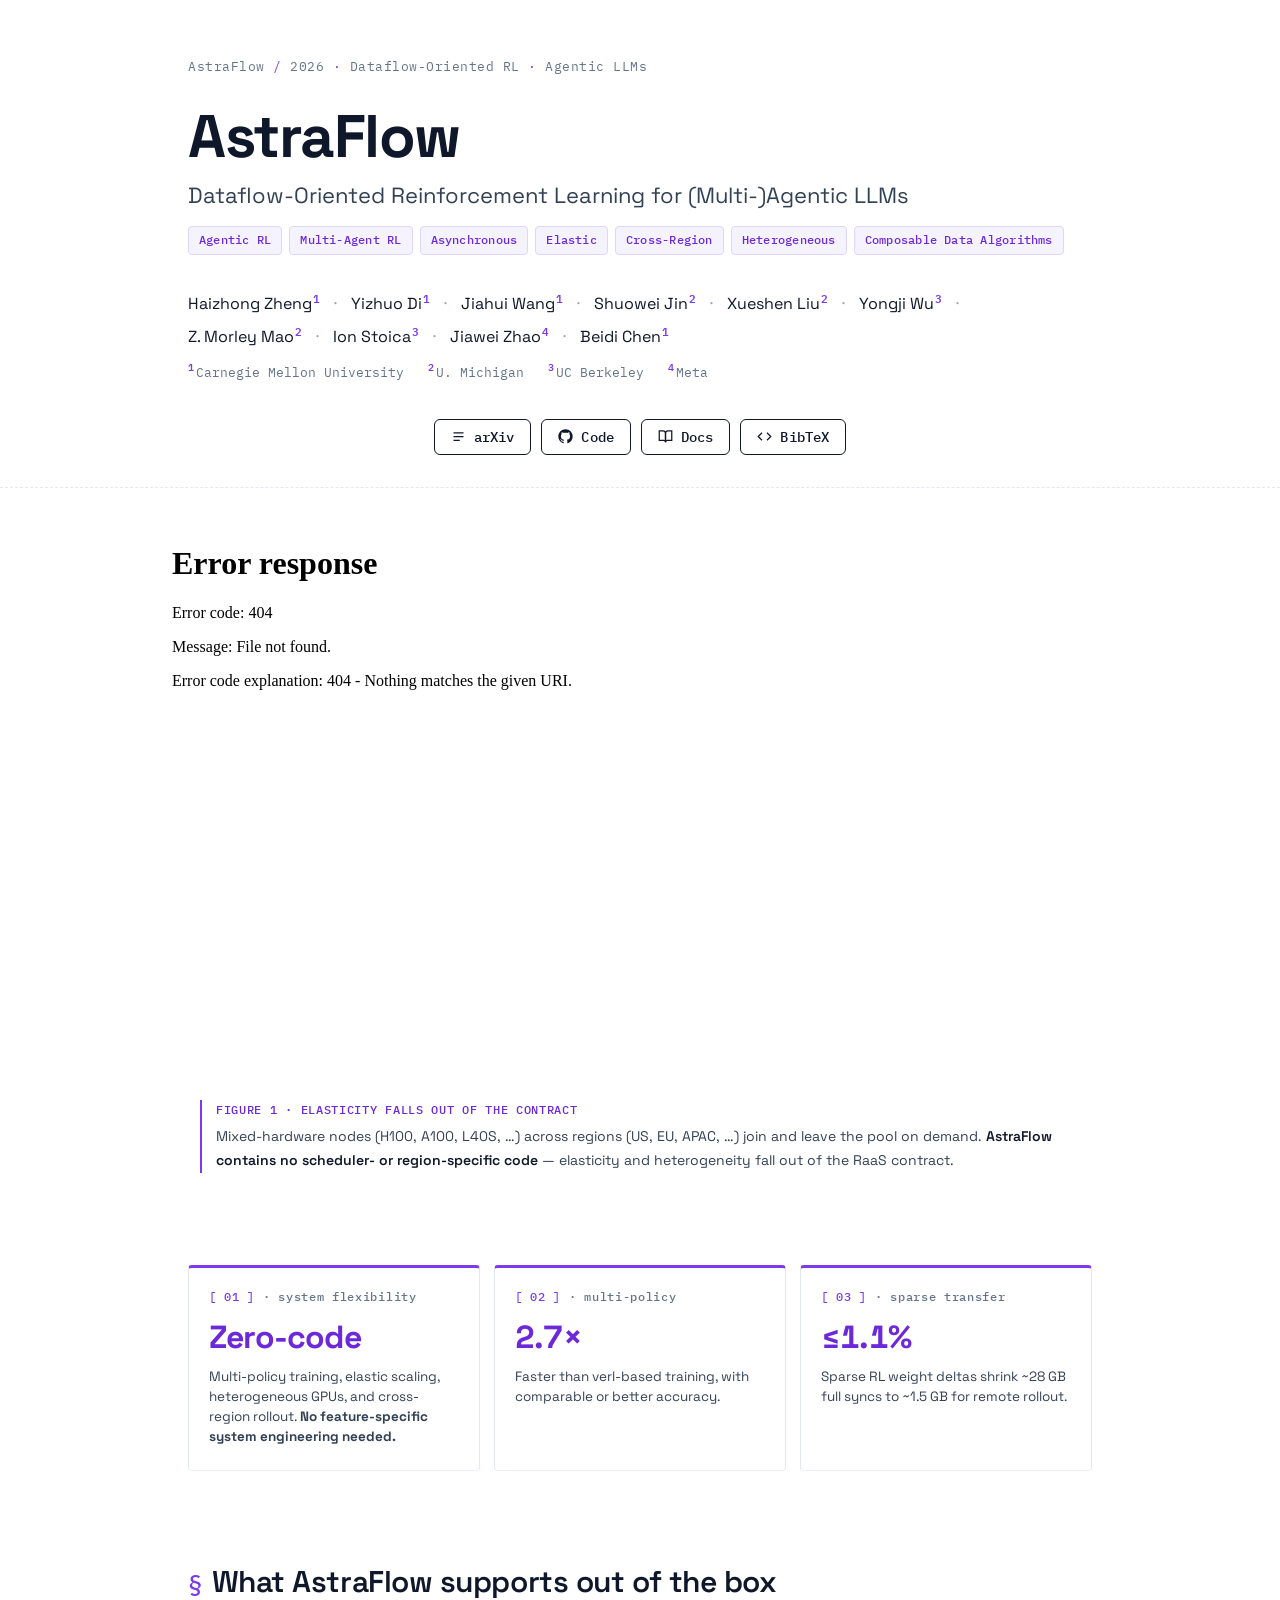
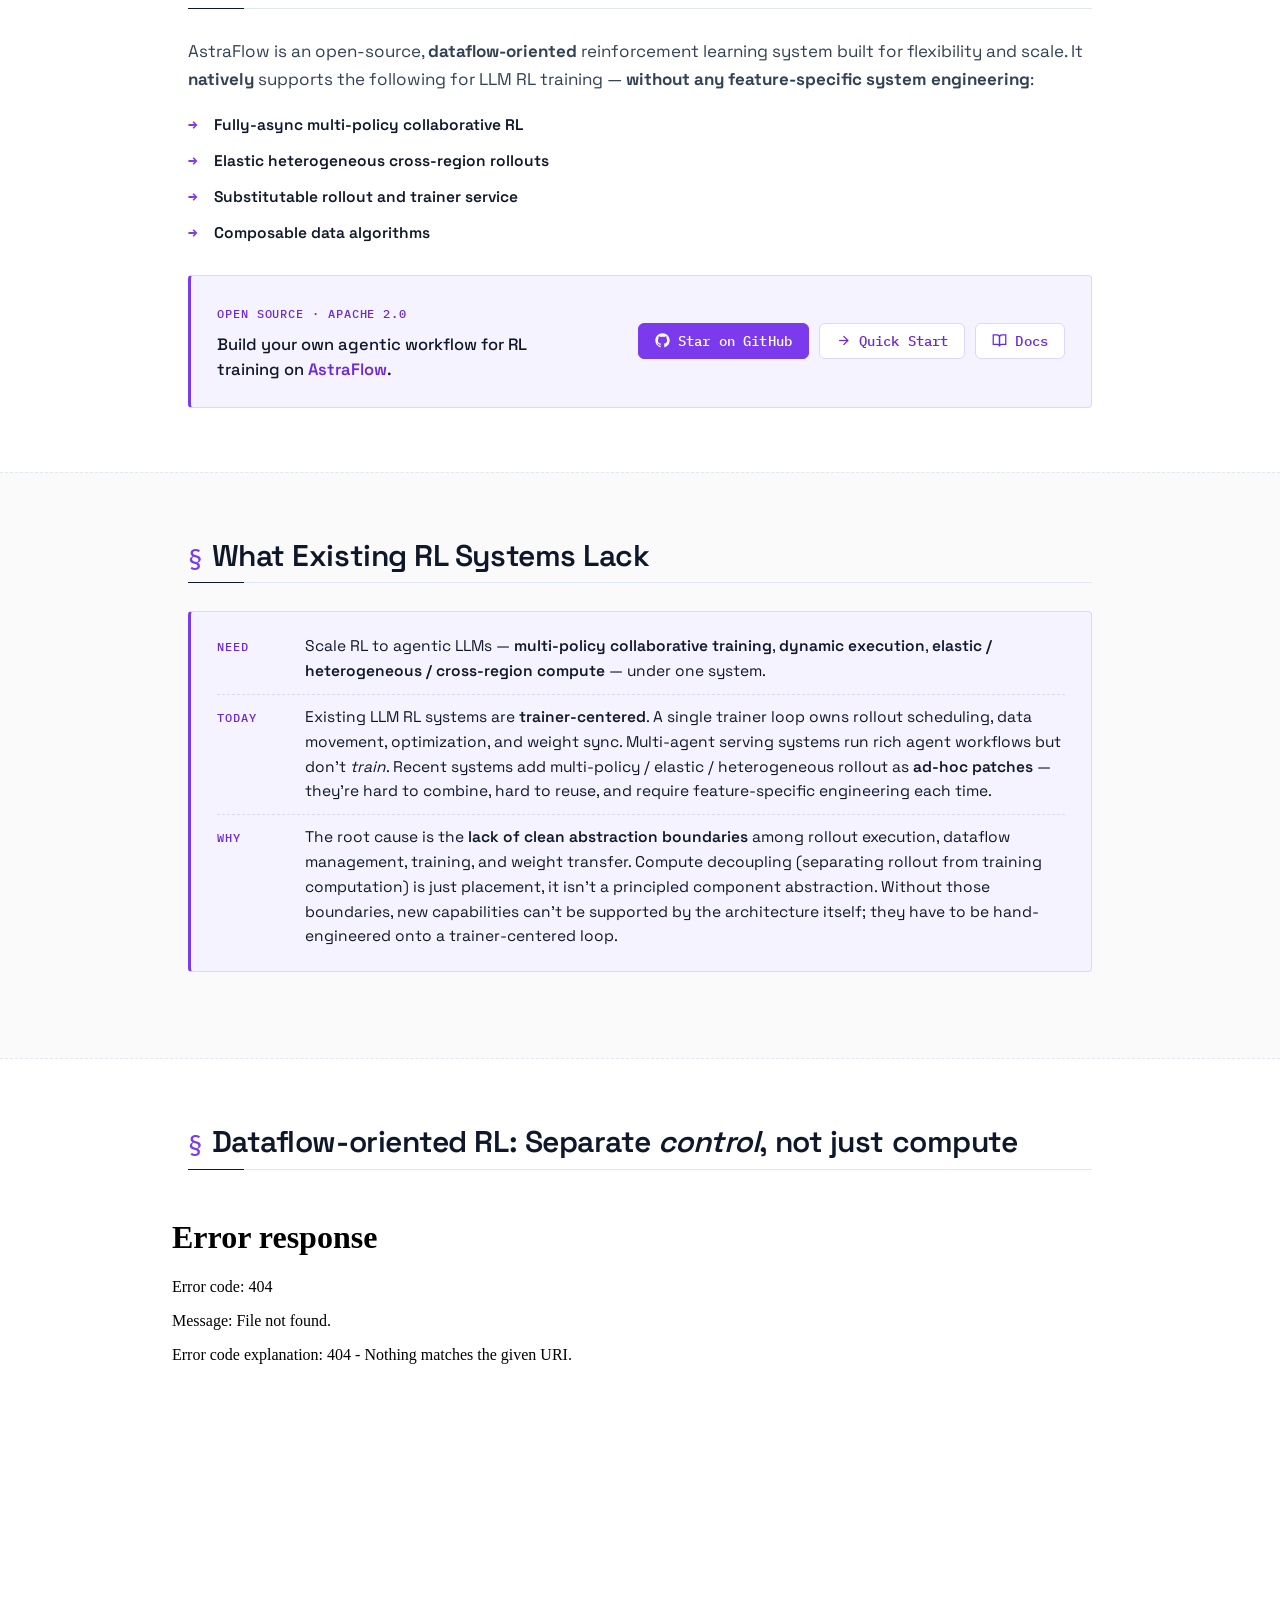
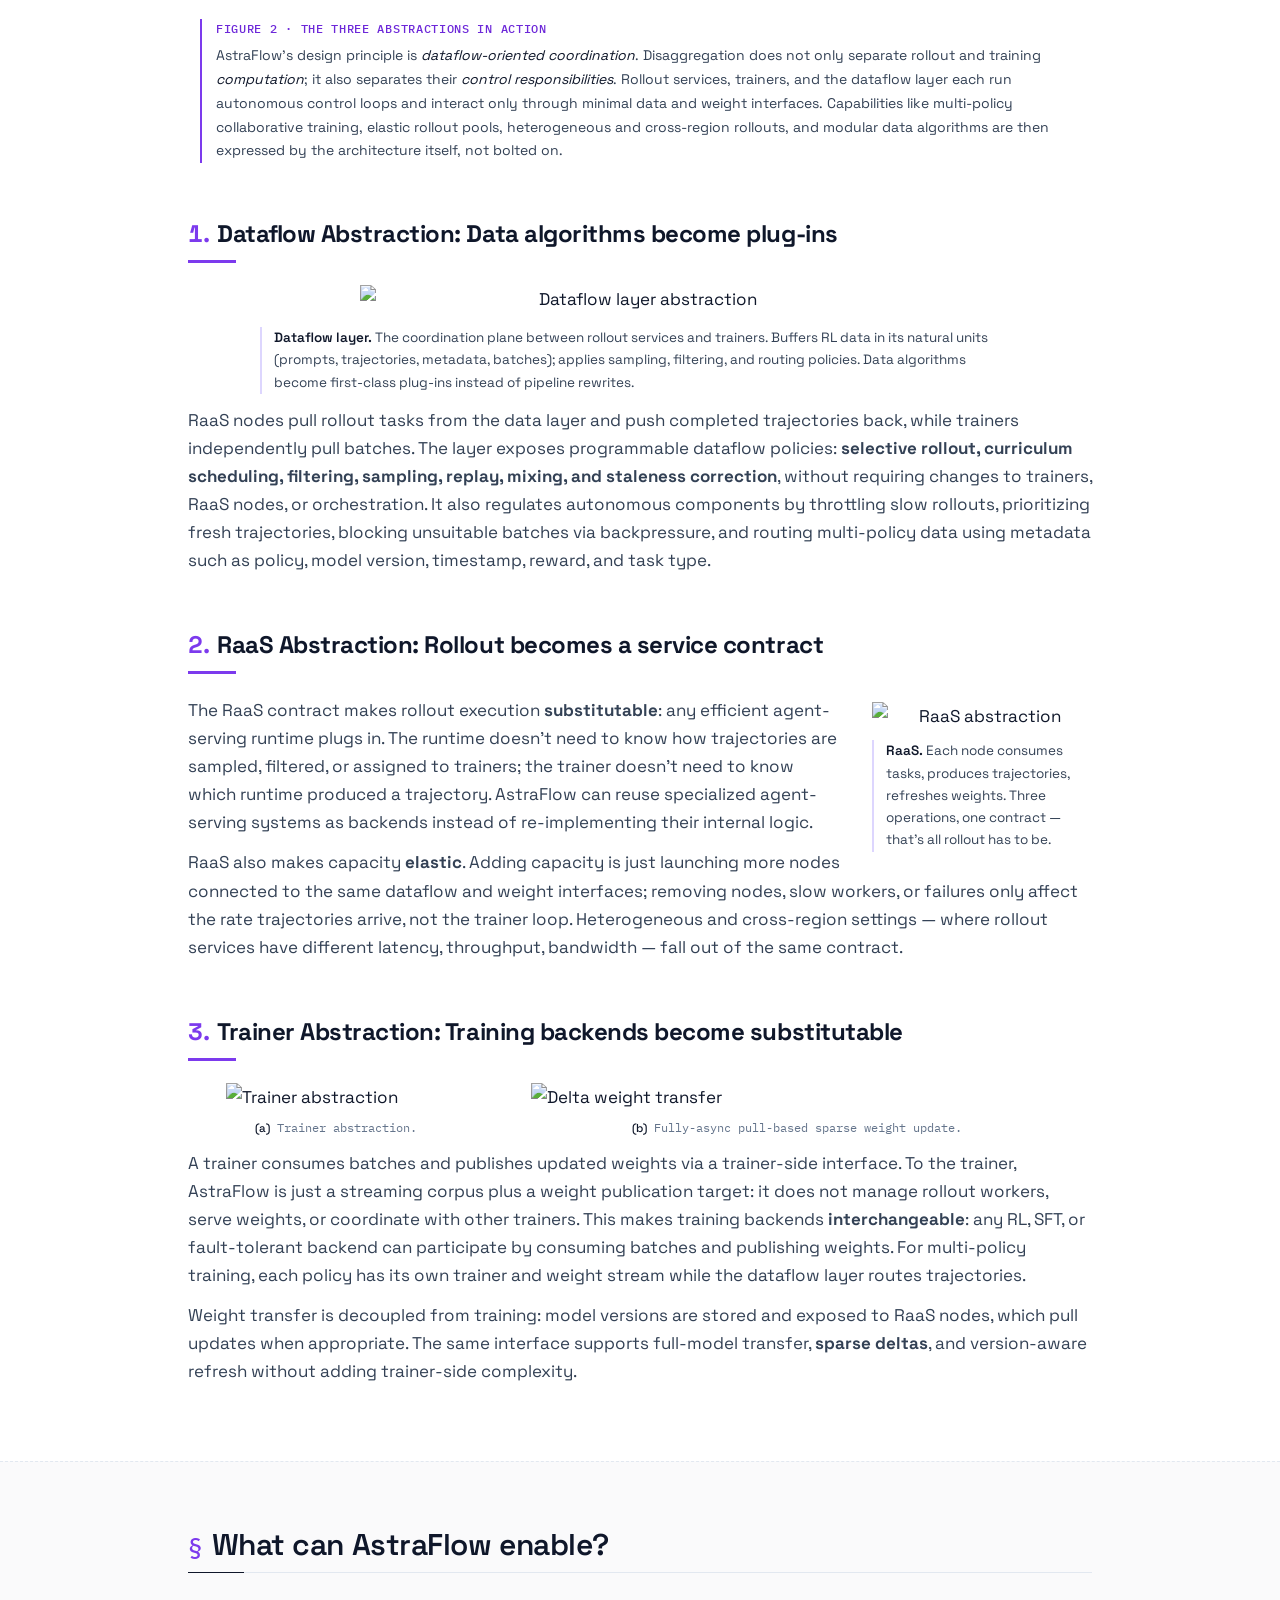
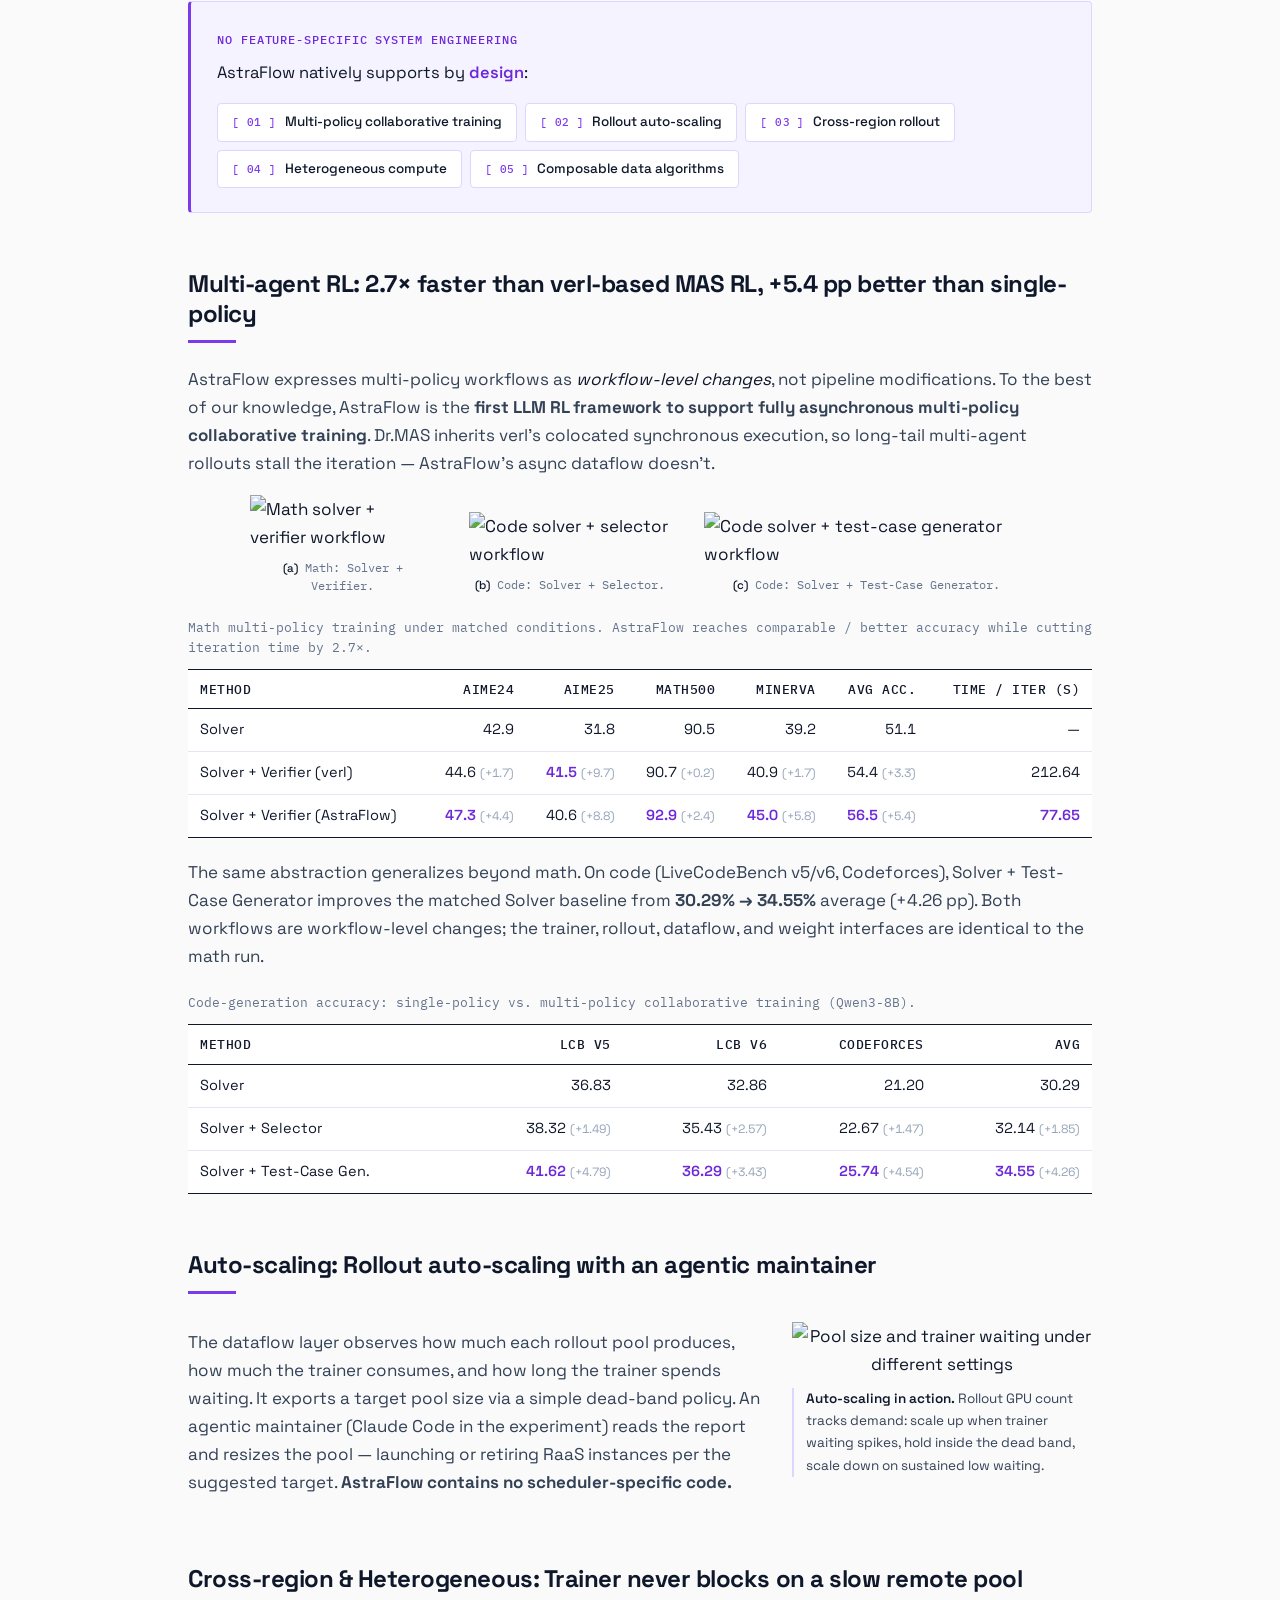
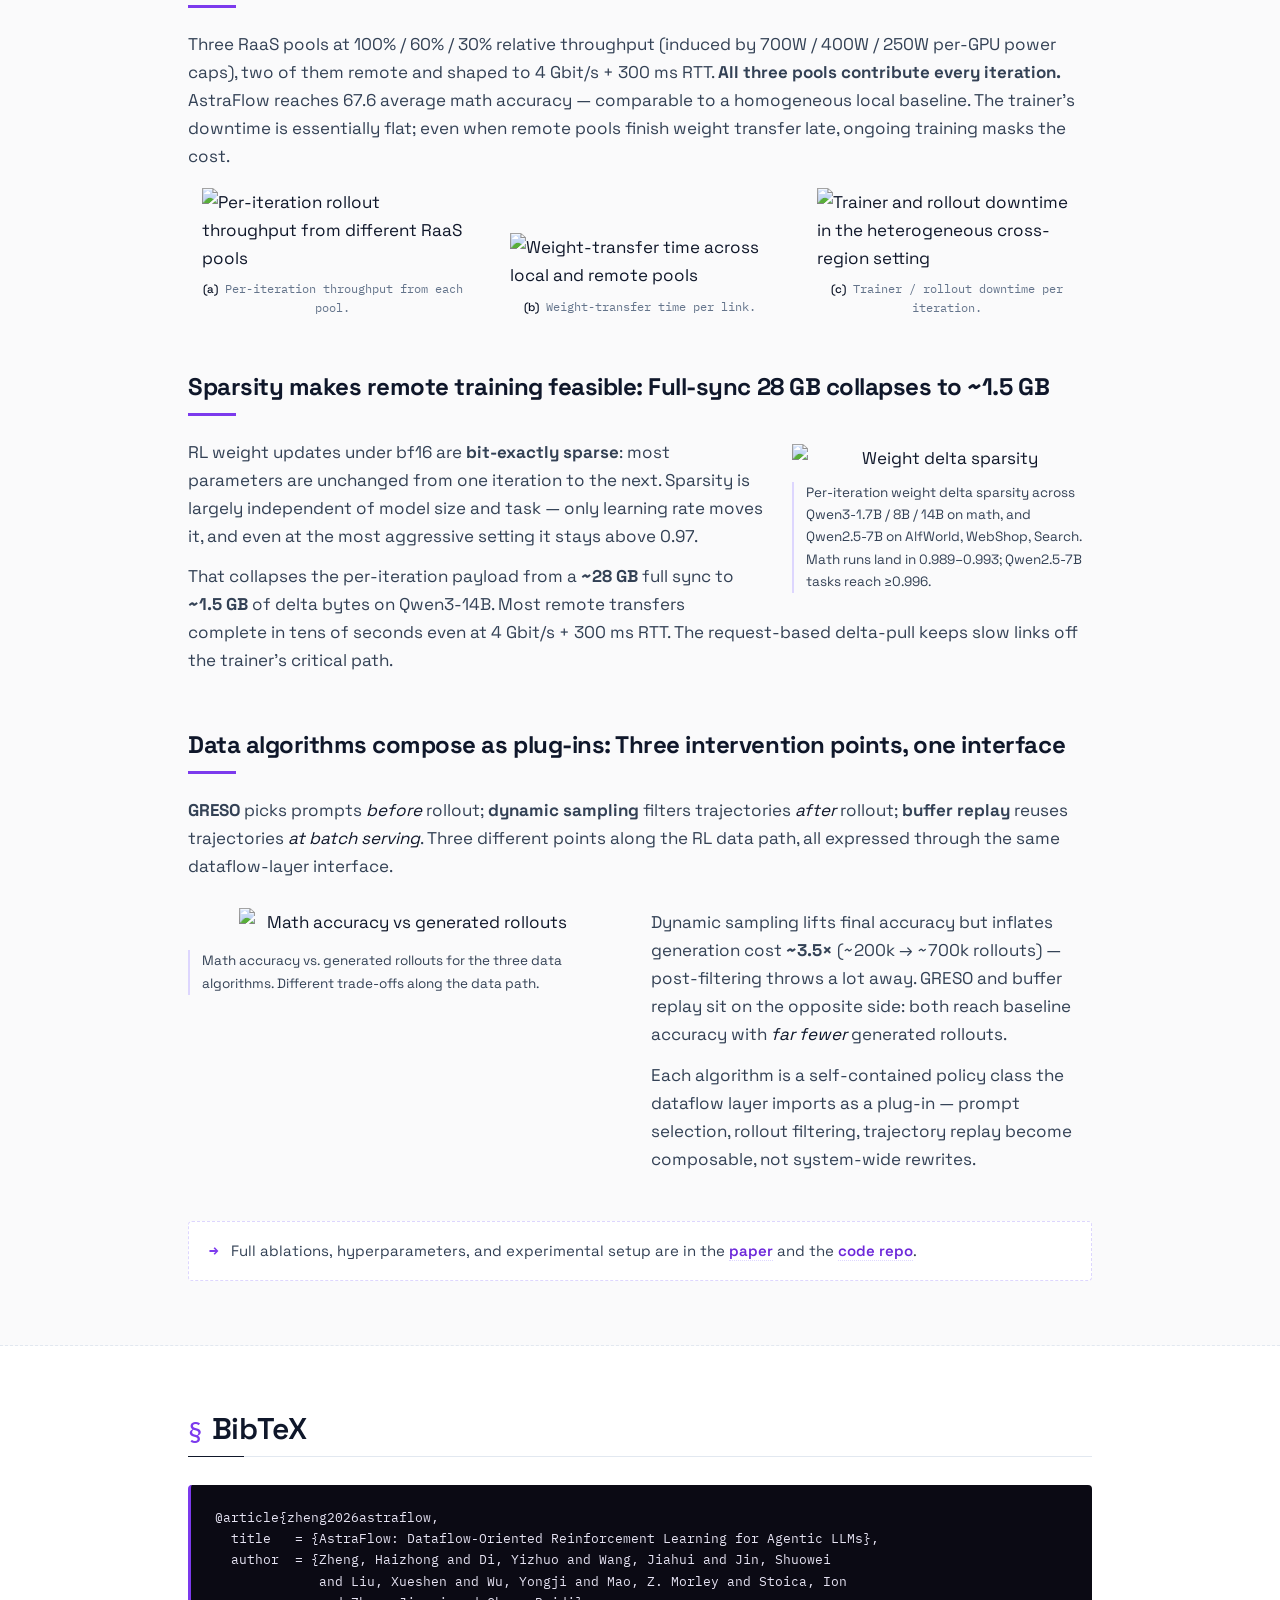
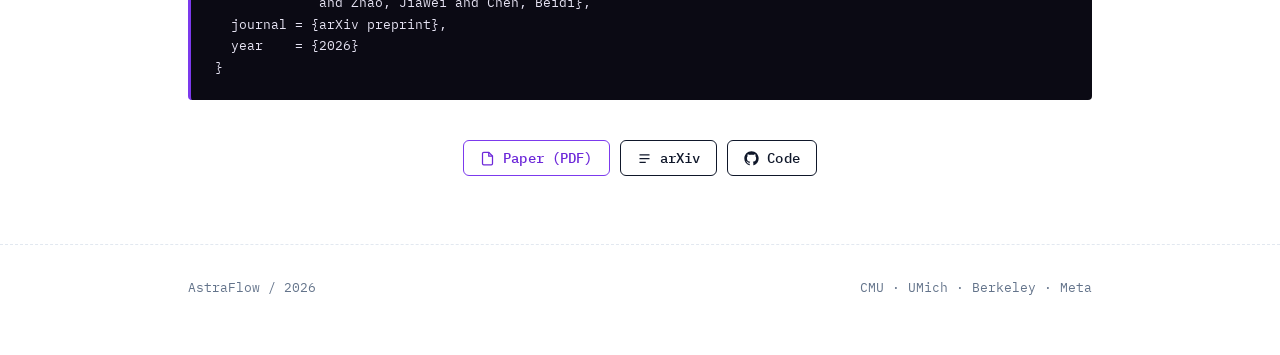
==== index.html @ 601c0200 "deploy: 927833d7271ca3f7163ed9f750816bfd59eded26" ====
<!DOCTYPE html>
<html lang="en">
<head>
<meta charset="UTF-8">
<meta name="viewport" content="width=device-width, initial-scale=1.0">
<title>AstraFlow — Dataflow-Oriented RL for Agentic LLMs</title>

<link rel="preconnect" href="https://fonts.googleapis.com">
<link rel="preconnect" href="https://fonts.gstatic.com" crossorigin>
<link href="https://fonts.googleapis.com/css2?family=Space+Grotesk:wght@400;500;600;700&family=IBM+Plex+Mono:wght@400;500;600&display=swap" rel="stylesheet">

<style>
  :root {
    --accent: #7c3aed;
    --accent-strong: #6d28d9;
    --accent-soft: #f5f3ff;
    --accent-line: #ddd6fe;
    --ink: #0f172a;
    --ink-soft: #334155;
    --muted: #64748b;
    --muted-2: #94a3b8;
    --line: #e2e8f0;
    --line-soft: #eef2f7;
    --bg: #ffffff;
    --bg-soft: #fafafb;
    --code-bg: #f3f1fb;
    --maxw: 960px;
  }
  * { box-sizing: border-box; }
  html { scroll-behavior: smooth; }
  body {
    margin: 0;
    color: var(--ink);
    background: var(--bg);
    font-family: 'Space Grotesk', -apple-system, BlinkMacSystemFont, "Segoe UI", Roboto, Helvetica, Arial, sans-serif;
    font-size: 17px;
    line-height: 1.65;
    -webkit-font-smoothing: antialiased;
    text-rendering: optimizeLegibility;
  }
  a { color: var(--accent-strong); text-decoration: none; transition: color .15s ease, border-color .15s ease; }
  a:not(.btn):not(.chip) { border-bottom: 1px dotted var(--accent-line); }
  a:not(.btn):not(.chip):hover { color: var(--accent); border-bottom-color: var(--accent); }
  code, pre, .mono { font-family: 'IBM Plex Mono', ui-monospace, SFMono-Regular, Menlo, monospace; }
  hr { border: 0; border-top: 1px solid var(--line); margin: 56px 0; }

  .container { max-width: var(--maxw); margin: 0 auto; padding: 0 28px; }
  .container.wide { max-width: 1120px; }

  /* HEADER — left-aligned, terminal-ish */
  header.hero {
    padding: 56px 0 28px;
    border-bottom: 1px dashed var(--line);
  }
  header.hero .stamp {
    font-family: 'IBM Plex Mono', monospace;
    font-size: 12.5px;
    letter-spacing: 0.04em;
    color: var(--muted);
    margin-bottom: 28px;
  }
  header.hero .stamp a {
    color: inherit;
    border-bottom: 0;
  }
  header.hero .stamp a:hover { color: var(--accent-strong); }
  header.hero .stamp .dot { color: var(--accent); }
  h1.title {
    font-family: 'Space Grotesk', sans-serif;
    font-size: clamp(36px, 5.4vw, 60px);
    font-weight: 700;
    line-height: 1.05;
    letter-spacing: -0.025em;
    margin: 0 0 12px;
    color: var(--ink);
    text-wrap: balance;
  }
  h1.title .acronym { color: var(--accent); }
  .subtitle {
    color: var(--ink-soft);
    font-size: clamp(18px, 2vw, 22px);
    margin: 0 0 16px;
    font-weight: 400;
    max-width: 860px;
    line-height: 1.4;
  }
  .keywords {
    display: flex;
    flex-wrap: wrap;
    gap: 7px;
    margin: 0 0 34px;
  }
  .kw {
    font-family: 'IBM Plex Mono', monospace;
    font-size: 11.5px;
    font-weight: 500;
    letter-spacing: 0.02em;
    color: var(--accent-strong);
    background: var(--accent-soft);
    border: 1px solid var(--accent-line);
    border-radius: 4px;
    padding: 4px 10px;
  }

  .authors {
    display: flex;
    flex-wrap: wrap;
    gap: 4px 14px;
    margin: 0 0 8px;
    font-size: 16px;
    color: var(--ink);
    line-height: 1.7;
    max-width: 820px;
  }
  .authors .author { white-space: nowrap; }
  .authors sup { color: var(--accent); font-weight: 600; font-family: 'IBM Plex Mono', monospace; font-size: 11px; margin-left: 1px; }
  .authors .sep { color: var(--muted-2); }
  .affiliations {
    font-family: 'IBM Plex Mono', monospace;
    color: var(--muted);
    font-size: 12.5px;
    line-height: 1.7;
    margin-top: 8px;
    max-width: 820px;
  }
  .affiliations sup { color: var(--accent); font-weight: 600; margin-right: 2px; }
  .affiliations span { white-space: nowrap; margin-right: 16px; }

  /* ACTION BUTTONS — outlined ghost, sharp 6px */
  .actions {
    display: flex;
    flex-wrap: wrap;
    justify-content: center;
    gap: 10px;
    margin: 36px 0 4px;
  }
  .btn {
    display: inline-flex;
    align-items: center;
    gap: 8px;
    padding: 9px 16px;
    border-radius: 6px;
    font-family: 'IBM Plex Mono', monospace;
    font-weight: 500;
    font-size: 13.5px;
    letter-spacing: 0.01em;
    border: 1.5px solid var(--ink);
    background: transparent;
    color: var(--ink) !important;
    transition: background .15s ease, color .15s ease, border-color .15s ease, transform .1s ease;
    line-height: 1.2;
  }
  .btn svg { width: 15px; height: 15px; }
  .btn:hover {
    background: var(--ink);
    color: #fff !important;
    border-color: var(--ink);
  }
  .btn.accent {
    border-color: var(--accent);
    color: var(--accent-strong) !important;
  }
  .btn.accent:hover {
    background: var(--accent);
    color: #fff !important;
    border-color: var(--accent);
  }

  /* HERO FIGURE */
  .hero-fig {
    margin: 48px auto 0;
    max-width: 1008px;
    padding: 0 28px;
  }
  .hero-fig .frame-wrap {
    position: relative;
    width: 100%;
    aspect-ratio: 1701 / 720;
    overflow: hidden;
    background: transparent;
  }
  .hero-fig.hero-fig-raas { margin-top: 36px; }
  .hero-fig .frame-wrap-raas { aspect-ratio: 1400 / 820; }
  .hero-fig iframe {
    position: absolute;
    inset: 0;
    width: 100%;
    height: 100%;
    border: 0;
    display: block;
    background: transparent;
  }
  .hero-fig .caption {
    font-size: 14px;
    color: var(--ink-soft);
    margin-top: 18px;
    line-height: 1.7;
    max-width: 880px;
    margin-left: auto;
    margin-right: auto;
    padding-left: 14px;
    border-left: 2px solid var(--accent);
  }
  .hero-fig .caption b { color: var(--ink); font-weight: 600; }
  .hero-fig .caption .label {
    font-family: 'IBM Plex Mono', monospace;
    color: var(--accent-strong);
    font-size: 11.5px;
    font-weight: 500;
    letter-spacing: 0.06em;
    text-transform: uppercase;
    display: block;
    margin-bottom: 6px;
  }

  /* SECTIONS */
  section { padding: 64px 0; }
  section.alt { background: var(--bg-soft); border-top: 1px dashed var(--line); border-bottom: 1px dashed var(--line); }
  section h2 {
    font-family: 'Space Grotesk', sans-serif;
    font-size: 30px;
    font-weight: 600;
    letter-spacing: -0.015em;
    line-height: 1.25;
    margin: 0 0 4px;
    color: var(--ink);
  }
  section h2 .glyph {
    color: var(--accent);
    font-family: 'IBM Plex Mono', monospace;
    font-weight: 500;
    font-size: 24px;
    margin-right: 10px;
  }
  section .rule {
    height: 1px;
    background: linear-gradient(to right, var(--ink) 0, var(--ink) 56px, var(--line) 56px, var(--line) 100%);
    margin: 8px 0 28px;
  }
  section h3 {
    font-family: 'Space Grotesk', sans-serif;
    font-size: 24px;
    font-weight: 700;
    letter-spacing: -0.02em;
    line-height: 1.25;
    margin: 56px 0 22px;
    color: var(--ink);
    padding: 0 0 14px 0;
    border: 0;
    position: relative;
    clear: both;
  }
  section h3::after {
    content: '';
    position: absolute;
    left: 0;
    bottom: 0;
    width: 48px;
    height: 3px;
    background: var(--accent);
  }
  section h3 .h3-num {
    color: var(--accent);
    margin-right: 8px;
    font-variant-numeric: tabular-nums;
  }
  section h4 {
    font-family: 'IBM Plex Mono', monospace;
    font-size: 13px;
    font-weight: 500;
    letter-spacing: 0.04em;
    text-transform: uppercase;
    color: var(--accent-strong);
    margin: 28px 0 8px;
  }
  section p { color: var(--ink-soft); margin: 12px 0; }
  section ul { color: var(--ink-soft); }
  section em { font-style: italic; color: var(--ink); }

  /* TLDR — top border, mono labels for each line */
  .tldr {
    background: var(--bg);
    border: 1px solid var(--line);
    border-top: 3px solid var(--accent);
    padding: 24px 28px;
    border-radius: 4px;
    margin: 32px 0 0;
  }
  .tldr .row {
    display: grid;
    grid-template-columns: 90px 1fr;
    gap: 18px;
    align-items: baseline;
    padding: 10px 0;
    border-bottom: 1px dashed var(--line);
  }
  .tldr .row:last-child { border-bottom: 0; }
  .tldr .row .lbl {
    font-family: 'IBM Plex Mono', monospace;
    color: var(--accent-strong);
    font-size: 11.5px;
    font-weight: 500;
    letter-spacing: 0.08em;
    text-transform: uppercase;
  }
  .tldr .row p { margin: 0; color: var(--ink); font-size: 16px; line-height: 1.6; }
  .tldr .row p b { color: var(--ink); font-weight: 600; }
  @media (max-width: 560px) {
    .tldr .row { grid-template-columns: 1fr; gap: 4px; }
  }

  /* CALLOUT — for "why this is hard" */
  .callout {
    background: var(--accent-soft);
    border: 1px solid var(--accent-line);
    border-left: 3px solid var(--accent);
    padding: 22px 26px;
    border-radius: 4px;
    margin: 22px 0;
  }
  .callout .row {
    display: grid;
    grid-template-columns: 70px 1fr;
    gap: 18px;
    align-items: baseline;
    padding: 10px 0;
    border-bottom: 1px dashed var(--accent-line);
  }
  .callout .row:last-child { border-bottom: 0; padding-bottom: 0; }
  .callout .row:first-child { padding-top: 0; }
  .callout .row .lbl {
    font-family: 'IBM Plex Mono', monospace;
    color: var(--accent-strong);
    font-size: 11.5px;
    font-weight: 500;
    letter-spacing: 0.08em;
    text-transform: uppercase;
  }
  .callout .row p { margin: 0; color: var(--ink); font-size: 15.5px; line-height: 1.6; }
  .callout .row p b { color: var(--ink); font-weight: 600; }
  @media (max-width: 560px) {
    .callout .row { grid-template-columns: 1fr; gap: 4px; }
  }

  /* CAPABILITIES — five features that fall out of the architecture */
  .capabilities {
    background: var(--accent-soft);
    border: 1px solid var(--accent-line);
    border-left: 3px solid var(--accent);
    padding: 22px 26px 24px;
    border-radius: 4px;
    margin: 22px 0 36px;
  }
  .capabilities-tag {
    display: inline-block;
    font-family: 'IBM Plex Mono', monospace;
    color: var(--accent-strong);
    font-size: 11.5px;
    font-weight: 500;
    letter-spacing: 0.08em;
    text-transform: uppercase;
    margin-bottom: 10px;
  }
  .capabilities-statement {
    margin: 0 0 18px;
    color: var(--ink);
    font-size: 16.5px;
    line-height: 1.55;
  }
  .capabilities-statement em {
    color: var(--accent-strong);
    font-style: normal;
    font-weight: 600;
  }
  .capabilities-chips {
    display: flex;
    flex-wrap: wrap;
    gap: 8px;
  }
  .chip {
    display: inline-flex;
    align-items: center;
    gap: 8px;
    padding: 7px 14px;
    border-radius: 4px;
    background: var(--bg);
    border: 1px solid var(--accent-line);
    color: var(--ink);
    font-size: 13.5px;
    font-weight: 500;
    text-decoration: none;
    transition: background .15s ease, border-color .15s ease, color .15s ease;
  }
  a.chip:hover {
    background: var(--accent);
    border-color: var(--accent);
    color: #fff;
  }
  a.chip:hover .num { color: rgba(255, 255, 255, 0.85); }
  .chip .num {
    font-family: 'IBM Plex Mono', monospace;
    color: var(--accent);
    font-size: 11px;
    font-weight: 500;
    letter-spacing: 0.04em;
  }

  /* NATIVE SUPPORT — open-source capability list */
  .native-list {
    margin: 20px 0 0;
    padding: 0;
    list-style: none;
    display: flex;
    flex-direction: column;
    gap: 12px;
  }
  .native-list li {
    position: relative;
    padding-left: 26px;
    color: var(--ink-soft);
    font-size: 15.5px;
    line-height: 1.55;
  }
  .native-list li::before {
    content: '→';
    position: absolute;
    left: 0;
    top: 0;
    color: var(--accent);
    font-family: 'IBM Plex Mono', monospace;
    font-weight: 600;
  }
  .native-list li b { color: var(--ink); font-weight: 600; }

  /* OPEN-SOURCE CTA — refined panel, matches .capabilities */
  .oss-cta {
    margin: 30px 0 0;
    padding: 22px 26px 24px;
    border-radius: 4px;
    background: var(--accent-soft);
    border: 1px solid var(--accent-line);
    border-left: 3px solid var(--accent);
    display: flex;
    align-items: center;
    justify-content: space-between;
    flex-wrap: wrap;
    gap: 18px 28px;
  }
  .oss-cta-tag {
    display: inline-block;
    font-family: 'IBM Plex Mono', monospace;
    color: var(--accent-strong);
    font-size: 11.5px;
    font-weight: 500;
    letter-spacing: 0.08em;
    text-transform: uppercase;
    margin-bottom: 9px;
  }
  .oss-cta-text {
    margin: 0;
    color: var(--ink);
    font-size: 16.5px;
    font-weight: 500;
    line-height: 1.5;
    max-width: 340px;
  }
  .oss-cta-text em {
    color: var(--accent-strong);
    font-style: normal;
    font-weight: 600;
  }
  .oss-cta-actions { display: flex; gap: 10px; flex-wrap: wrap; }
  .oss-cta .btn-star {
    background: var(--accent);
    border-color: var(--accent);
    color: #fff !important;
  }
  .oss-cta .btn-star:hover {
    background: var(--accent-strong);
    border-color: var(--accent-strong);
    color: #fff !important;
    transform: translateY(-2px);
  }
  .oss-cta .btn-doc {
    background: var(--bg);
    border-color: var(--accent-line);
    color: var(--accent-strong) !important;
  }
  .oss-cta .btn-doc:hover {
    background: var(--accent);
    border-color: var(--accent);
    color: #fff !important;
    transform: translateY(-2px);
  }
  @media (max-width: 560px) {
    .oss-cta { flex-direction: column; align-items: flex-start; }
  }

  /* POINTER — "more in the paper" */
  .pointer {
    margin: 36px 0 0;
    padding: 16px 20px;
    border: 1px dashed var(--accent-line);
    border-radius: 4px;
    background: var(--bg);
    color: var(--ink-soft);
    font-size: 15px;
    display: flex;
    align-items: center;
    gap: 12px;
  }
  .pointer .arrow {
    font-family: 'IBM Plex Mono', monospace;
    color: var(--accent);
    font-weight: 600;
    font-size: 16px;
  }
  .pointer a { font-weight: 600; }

  /* CLAIM CARDS — what AstraFlow unlocks (pitch format) */
  .claim-grid {
    display: grid;
    grid-template-columns: repeat(3, minmax(0, 1fr));
    gap: 14px;
    margin: 28px 0;
  }
  @media (max-width: 760px) { .claim-grid { grid-template-columns: 1fr; } }
  .claim {
    background: var(--bg);
    border: 1px solid var(--line);
    border-top: 3px solid var(--accent);
    border-radius: 4px;
    padding: 20px 20px 22px;
    text-decoration: none;
    color: var(--ink);
    display: flex;
    flex-direction: column;
    gap: 14px;
    width: 100%;
    min-width: 0;
    transition: border-color .15s ease, transform .1s ease, box-shadow .15s ease;
  }
  a.claim:hover {
    border-color: var(--accent);
    transform: translateY(-2px);
    box-shadow: 0 6px 18px -8px rgba(124, 58, 237, 0.28);
  }
  .claim .lbl {
    font-family: 'IBM Plex Mono', monospace;
    color: var(--muted);
    font-size: 11.5px;
    font-weight: 500;
    letter-spacing: 0.06em;
    margin: 0;
    display: block;
  }
  .claim .lbl .num { color: var(--accent); }
  .claim-big {
    font-family: 'Space Grotesk', sans-serif;
    font-size: clamp(26px, 2.8vw, 32px);
    font-weight: 700;
    color: var(--accent-strong);
    line-height: 1;
    letter-spacing: -0.025em;
    font-variant-numeric: tabular-nums;
    margin: 0;
  }
  .claim-sub {
    margin: 0;
    font-size: 13.5px;
    color: var(--ink-soft);
    line-height: 1.5;
  }
  .claim-big.claim-big-text {
    line-height: 1;
    text-wrap: balance;
  }
  .claim-list {
    margin: 0;
    padding: 0;
    list-style: none;
    display: flex;
    flex-direction: column;
    gap: 5px;
  }
  .claim-list li {
    font-size: 12.5px;
    color: var(--ink-soft);
    line-height: 1.5;
    padding-left: 12px;
    position: relative;
  }
  .claim-list li::before {
    content: '';
    position: absolute;
    left: 0;
    top: 8px;
    width: 4px;
    height: 4px;
    background: var(--accent);
    border-radius: 50%;
  }

  /* CARDS (legacy, kept for completeness) */
  .grid-3 {
    display: grid;
    grid-template-columns: repeat(3, 1fr);
    gap: 16px;
    margin: 28px 0;
  }
  .grid-2 {
    display: grid;
    grid-template-columns: 1fr 1fr;
    gap: 22px;
    margin: 28px 0;
    align-items: start;
  }
  @media (max-width: 720px) { .grid-3, .grid-2 { grid-template-columns: 1fr; } }

  /* FIGURE BLOCKS */
  figure.paper-fig {
    margin: 22px 0 8px;
    text-align: center;
  }
  figure.paper-fig img,
  figure.paper-fig object {
    max-width: 100%;
    height: auto;
    display: block;
    margin: 0 auto;
  }
  figure.paper-fig figcaption {
    font-size: 13.5px;
    color: var(--ink-soft);
    margin-top: 14px;
    line-height: 1.65;
    max-width: 760px;
    margin-left: auto;
    margin-right: auto;
    text-align: left;
    padding-left: 12px;
    border-left: 2px solid var(--accent-line);
  }
  figure.paper-fig figcaption b { color: var(--ink); font-weight: 600; }

  figure.paper-fig.wrap-right {
    float: right;
    width: 300px;
    margin: 6px 0 14px 28px;
    text-align: center;
  }
  figure.paper-fig.wrap-right img { max-width: 100%; }
  figure.paper-fig.wrap-right figcaption {
    text-align: left;
    margin-top: 10px;
    padding-left: 12px;
    max-width: 100%;
  }
  /* Compact variant: used by the RaaS abstraction figure. */
  figure.paper-fig.wrap-right.lg { width: 220px; }
  figure.paper-fig.wrap-right.lg img { width: 100%; }
  @media (max-width: 720px) {
    figure.paper-fig.wrap-right,
    figure.paper-fig.wrap-right.lg {
      float: none;
      width: 100%;
      margin: 22px auto 8px;
    }
  }

  .fig-row {
    display: grid;
    gap: 18px;
    margin: 18px 0 8px;
    align-items: end;
  }
  .fig-row.cols-2 { grid-template-columns: 1fr 2fr; }
  .fig-row.cols-3 { grid-template-columns: repeat(3, 1fr); }
  .fig-row.cols-4 { grid-template-columns: repeat(4, 1fr); }
  /* MAS workflow row: column widths proportional to SVG aspect ratios
     so all three figures render at the same height. max-width shrinks
     the whole row (all three stay equal-height) and centers it. */
  .fig-row.cols-3.mas-row {
    grid-template-columns: 84fr 91fr 143fr;
    max-width: 88%;
    margin-left: auto;
    margin-right: auto;
  }
  .fig-row.cols-3.mas-row figure { padding: 0 8px; }
  .fig-row.cols-3.mas-row figure img { width: 100%; }
  @media (max-width: 820px) {
    .fig-row.cols-2, .fig-row.cols-3, .fig-row.cols-4 { grid-template-columns: 1fr; }
  }
  .fig-row figure { margin: 0; }
  .fig-row figure img { width: 90%; height: auto; display: block; margin: 0 auto; }
  .fig-row figure figcaption {
    font-family: 'IBM Plex Mono', monospace;
    font-size: 11.5px;
    color: var(--muted);
    margin-top: 8px;
    text-align: center;
    line-height: 1.5;
  }
  .fig-row figure figcaption b { color: var(--ink); font-family: 'Space Grotesk', sans-serif; font-weight: 500; }

  /* TABLES */
  .table-wrap { overflow-x: auto; margin: 16px 0 8px; }
  table.paper {
    width: 100%;
    border-collapse: collapse;
    font-size: 14.5px;
    background: var(--bg);
    font-variant-numeric: tabular-nums;
  }
  table.paper caption {
    caption-side: top;
    font-family: 'IBM Plex Mono', monospace;
    font-size: 12.5px;
    color: var(--muted);
    text-align: left;
    padding: 6px 0 12px;
    line-height: 1.6;
  }
  table.paper th, table.paper td {
    padding: 9px 12px;
    text-align: right;
    border-bottom: 1px solid var(--line);
    white-space: nowrap;
  }
  table.paper th:first-child, table.paper td:first-child { text-align: left; }
  table.paper thead th {
    border-bottom: 1.5px solid var(--ink);
    border-top: 1.5px solid var(--ink);
    font-family: 'IBM Plex Mono', monospace;
    font-weight: 500;
    font-size: 12.5px;
    text-transform: uppercase;
    letter-spacing: 0.04em;
    color: var(--ink);
    background: transparent;
  }
  table.paper tbody tr:last-child td { border-bottom: 1.5px solid var(--ink); }
  table.paper td.best { font-weight: 600; color: var(--accent-strong); }
  table.paper .delta { color: var(--muted-2); font-size: 12px; font-weight: 400; }

  /* CODE / BIBTEX */
  pre.code-block {
    background: var(--code-bg);
    color: var(--ink);
    padding: 14px 18px;
    border-radius: 4px;
    overflow-x: auto;
    font-size: 13.5px;
    line-height: 1.7;
    margin: 14px 0;
    border: 1px solid var(--accent-line);
  }
  pre.bibtex {
    background: #0b0a14;
    color: #e6e3f3;
    padding: 22px 24px;
    border-radius: 4px;
    overflow-x: auto;
    font-size: 13px;
    line-height: 1.65;
    margin: 16px 0;
    border-left: 3px solid var(--accent);
  }

  /* FOOTER */
  footer {
    border-top: 1px dashed var(--line);
    padding: 32px 0 56px;
    color: var(--muted);
    font-size: 13px;
    font-family: 'IBM Plex Mono', monospace;
  }
  footer .container { display: flex; justify-content: space-between; flex-wrap: wrap; gap: 12px; }
  footer a { color: var(--accent-strong); }
</style>
</head>
<body>

<!-- HERO -->
<header class="hero">
  <div class="container">
    <div class="stamp"><a href="./">AstraFlow</a> <span class="dot">/</span> 2026 <span class="dot">·</span> Dataflow-Oriented RL <span class="dot">·</span> Agentic LLMs</div>
    <h1 class="title">AstraFlow</h1>
    <p class="subtitle">Dataflow-Oriented Reinforcement Learning for (Multi-)Agentic LLMs</p>

    <div class="keywords">
      <span class="kw">Agentic RL</span>
      <span class="kw">Multi-Agent RL</span>
      <span class="kw">Asynchronous</span>
      <span class="kw">Elastic</span>
      <span class="kw">Cross-Region</span>
      <span class="kw">Heterogeneous</span>
      <span class="kw">Composable Data Algorithms</span>
    </div>

    <div class="authors">
      <span class="author">Haizhong Zheng<sup>1</sup></span><span class="sep">·</span>
      <span class="author">Yizhuo Di<sup>1</sup></span><span class="sep">·</span>
      <span class="author">Jiahui Wang<sup>1</sup></span><span class="sep">·</span>
      <span class="author">Shuowei Jin<sup>2</sup></span><span class="sep">·</span>
      <span class="author">Xueshen Liu<sup>2</sup></span><span class="sep">·</span>
      <span class="author">Yongji Wu<sup>3</sup></span><span class="sep">·</span>
      <span class="author">Z. Morley Mao<sup>2</sup></span><span class="sep">·</span>
      <span class="author">Ion Stoica<sup>3</sup></span><span class="sep">·</span>
      <span class="author">Jiawei Zhao<sup>4</sup></span><span class="sep">·</span>
      <span class="author">Beidi Chen<sup>1</sup></span>
    </div>
    <div class="affiliations">
      <span><sup>1</sup>Carnegie Mellon University</span>
      <span><sup>2</sup>U. Michigan</span>
      <span><sup>3</sup>UC Berkeley</span>
      <span><sup>4</sup>Meta</span>
    </div>

    <div class="actions">
      <a class="btn" href="https://arxiv.org/abs/2605.15565">
        <svg viewBox="0 0 24 24" fill="none" stroke="currentColor" stroke-width="2"><path d="M4 6h16M4 12h16M4 18h10"/></svg>
        arXiv
      </a>
      <a class="btn" href="https://github.com/Infini-AI-Lab/astraflow">
        <svg viewBox="0 0 24 24" fill="currentColor"><path d="M12 .5C5.65.5.5 5.65.5 12c0 5.08 3.29 9.39 7.86 10.91.58.11.79-.25.79-.55v-2.1c-3.2.7-3.88-1.36-3.88-1.36-.52-1.33-1.28-1.69-1.28-1.69-1.04-.71.08-.7.08-.7 1.16.08 1.77 1.19 1.77 1.19 1.03 1.76 2.7 1.25 3.36.96.1-.74.4-1.25.72-1.54-2.55-.29-5.24-1.28-5.24-5.69 0-1.26.45-2.29 1.18-3.1-.12-.29-.51-1.46.11-3.04 0 0 .97-.31 3.18 1.18.92-.25 1.91-.38 2.89-.39.98 0 1.97.13 2.89.39 2.21-1.49 3.18-1.18 3.18-1.18.62 1.58.23 2.75.11 3.04.74.81 1.18 1.84 1.18 3.1 0 4.42-2.69 5.4-5.25 5.68.41.35.78 1.04.78 2.1v3.11c0 .3.21.66.8.55C20.21 21.39 23.5 17.08 23.5 12 23.5 5.65 18.35.5 12 .5z"/></svg>
        Code
      </a>
      <a class="btn" href="https://Infini-AI-Lab.github.io/astraflow/docs/">
        <svg viewBox="0 0 24 24" fill="none" stroke="currentColor" stroke-width="2"><path d="M2 3h6a4 4 0 0 1 4 4v14a3 3 0 0 0-3-3H2z"/><path d="M22 3h-6a4 4 0 0 0-4 4v14a3 3 0 0 1 3-3h7z"/></svg>
        Docs
      </a>
      <a class="btn" href="#bibtex" data-scroll-target="bibtex">
        <svg viewBox="0 0 24 24" fill="none" stroke="currentColor" stroke-width="2"><polyline points="16 18 22 12 16 6"/><polyline points="8 6 2 12 8 18"/></svg>
        BibTeX
      </a>
    </div>
  </div>
</header>

<!-- HERO ANIMATION — Elastic RaaS, headline visual -->
<div class="hero-fig hero-fig-raas">
  <div class="frame-wrap frame-wrap-raas">
    <iframe id="raasFrame" src="raas-animation.html" title="AstraFlow elastic RaaS animation" scrolling="no" allowtransparency="true"></iframe>
  </div>
  <div class="caption">
    <span class="label">Figure 1 · Elasticity falls out of the contract</span>
    Mixed-hardware nodes (H100, A100, L40S, …) across regions (US, EU, APAC, …) join and leave the pool on demand. <b>AstraFlow contains no scheduler- or region-specific code</b> — elasticity and heterogeneity fall out of the RaaS contract.
  </div>
</div>

<!-- WHAT IT UNLOCKS — claim grid above the fold, replaces stat tiles -->
<section>
  <div class="container">
    <div class="claim-grid">
      <a class="claim" href="#finding-auto-scaling" data-scroll-target="finding-auto-scaling">
        <span class="lbl"><span class="num">[ 01 ]</span> · system flexibility</span>
        <div class="claim-big claim-big-text">Zero-code</div>
        <p class="claim-sub">Multi-policy training, elastic scaling, heterogeneous GPUs, and cross-region rollout. <b>No feature-specific system engineering needed.</b></p>
      </a>
      <a class="claim" href="#finding-multi-policy" data-scroll-target="finding-multi-policy">
        <span class="lbl"><span class="num">[ 02 ]</span> · multi-policy</span>
        <div class="claim-big">2.7×</div>
        <p class="claim-sub">Faster than verl-based training, with comparable or better accuracy.</p>
      </a>
      <a class="claim" href="#finding-sparsity" data-scroll-target="finding-sparsity">
        <span class="lbl"><span class="num">[ 03 ]</span> · sparse transfer</span>
        <div class="claim-big claim-big-text">≤1.1%</div>
        <p class="claim-sub">Sparse RL weight deltas shrink ~28 GB full syncs to ~1.5 GB for remote rollout.</p>
      </a>
    </div>
  </div>
</section>

<!-- WHY THIS IS HARD TODAY — single callout, replaces "The problem" section -->
<!-- WHAT ASTRAFLOW SUPPORTS NATIVELY — open-source pitch -->
<section style="padding-top: 0;">
  <div class="container">
    <h2><span class="glyph">§</span>What AstraFlow supports out of the box</h2>
    <div class="rule"></div>
    <p>
      AstraFlow is an open-source, <b>dataflow-oriented</b> reinforcement learning system built for flexibility and scale. It <b>natively</b> supports the following for LLM RL training — <b>without any feature-specific system engineering</b>:
    </p>
    <ul class="native-list">
      <li><b>Fully-async multi-policy collaborative RL</b></li>
      <li><b>Elastic heterogeneous cross-region rollouts</b></li>
      <li><b>Substitutable rollout and trainer service</b></li>
      <li><b>Composable data algorithms</b></li>
    </ul>
    <div class="oss-cta">
      <div class="oss-cta-body">
        <span class="oss-cta-tag">Open source · Apache 2.0</span>
        <p class="oss-cta-text">Build your own agentic workflow for RL training on <em>AstraFlow</em>.</p>
      </div>
      <div class="oss-cta-actions">
        <a class="btn btn-star" href="https://github.com/Infini-AI-Lab/astraflow">
          <svg viewBox="0 0 24 24" fill="currentColor"><path d="M12 .5C5.65.5.5 5.65.5 12c0 5.08 3.29 9.39 7.86 10.91.58.11.79-.25.79-.55v-2.1c-3.2.7-3.88-1.36-3.88-1.36-.52-1.33-1.28-1.69-1.28-1.69-1.04-.71.08-.7.08-.7 1.16.08 1.77 1.19 1.77 1.19 1.03 1.76 2.7 1.25 3.36.96.1-.74.4-1.25.72-1.54-2.55-.29-5.24-1.28-5.24-5.69 0-1.26.45-2.29 1.18-3.1-.12-.29-.51-1.46.11-3.04 0 0 .97-.31 3.18 1.18.92-.25 1.91-.38 2.89-.39.98 0 1.97.13 2.89.39 2.21-1.49 3.18-1.18 3.18-1.18.62 1.58.23 2.75.11 3.04.74.81 1.18 1.84 1.18 3.1 0 4.42-2.69 5.4-5.25 5.68.41.35.78 1.04.78 2.1v3.11c0 .3.21.66.8.55C20.21 21.39 23.5 17.08 23.5 12 23.5 5.65 18.35.5 12 .5z"/></svg>
          Star on GitHub
        </a>
        <a class="btn btn-doc" href="https://Infini-AI-Lab.github.io/astraflow/docs/get-started/installation.html">
          <svg viewBox="0 0 24 24" fill="none" stroke="currentColor" stroke-width="2"><polyline points="5 12 19 12"/><polyline points="12 5 19 12 12 19"/></svg>
          Quick Start
        </a>
        <a class="btn btn-doc" href="https://Infini-AI-Lab.github.io/astraflow/docs/">
          <svg viewBox="0 0 24 24" fill="none" stroke="currentColor" stroke-width="2"><path d="M2 3h6a4 4 0 0 1 4 4v14a3 3 0 0 0-3-3H2z"/><path d="M22 3h-6a4 4 0 0 0-4 4v14a3 3 0 0 1 3-3h7z"/></svg>
          Docs
        </a>
      </div>
    </div>
  </div>
</section>

<section class="alt">
  <div class="container">
    <h2><span class="glyph">§</span>What Existing RL Systems Lack</h2>
    <div class="rule"></div>

    <div class="callout">
      <div class="row">
        <span class="lbl">Need</span>
        <p>Scale RL to agentic LLMs — <b>multi-policy collaborative training</b>, <b>dynamic execution</b>, <b>elastic / heterogeneous / cross-region compute</b> — under one system.</p>
      </div>
      <div class="row">
        <span class="lbl">Today</span>
        <p>Existing LLM RL systems are <b>trainer-centered</b>. A single trainer loop owns rollout scheduling, data movement, optimization, and weight sync. Multi-agent serving systems run rich agent workflows but don't <em>train</em>. Recent systems add multi-policy / elastic / heterogeneous rollout as <b>ad-hoc patches</b> — they're hard to combine, hard to reuse, and require feature-specific engineering each time.</p>
      </div>
      <div class="row">
        <span class="lbl">Why</span>
        <p>The root cause is the <b>lack of clean abstraction boundaries</b> among rollout execution, dataflow management, training, and weight transfer. Compute decoupling (separating rollout from training computation) is just placement, it isn't a principled component abstraction. Without those boundaries, new capabilities can't be supported by the architecture itself; they have to be hand-engineered onto a trainer-centered loop.</p>
      </div>
    </div>
  </div>
</section>

<!-- THE FIX -->
<section>
  <div class="container">
    <h2><span class="glyph">§</span>Dataflow-oriented RL: Separate <em>control</em>, not just compute</h2>
    <div class="rule"></div>
  </div>

  <!-- ARCHITECTURE ANIMATION — opens the section as the system overview -->
  <div class="hero-fig" style="margin-top: 8px;">
    <div class="frame-wrap">
      <iframe id="rolloutFrame" src="astra-animation.html" title="AstraFlow architecture animation" scrolling="no" allowtransparency="true"></iframe>
    </div>
    <div class="caption">
      <span class="label">Figure 2 · The three abstractions in action</span>
      AstraFlow's design principle is <em>dataflow-oriented coordination</em>. Disaggregation does not only separate rollout and training <em>computation</em>; it also separates their <em>control responsibilities</em>. Rollout services, trainers, and the dataflow layer each run autonomous control loops and interact only through minimal data and weight interfaces. Capabilities like multi-policy collaborative training, elastic rollout pools, heterogeneous and cross-region rollouts, and modular data algorithms are then expressed by the architecture itself, not bolted on.
    </div>
  </div>

  <div class="container">
    <h3><span class="h3-num">1.</span>Dataflow Abstraction: Data algorithms become plug-ins</h3>

    <figure class="paper-fig">
      <img src="figs/dataflow-component.svg" alt="Dataflow layer abstraction" style="max-width: 560px;">
      <figcaption><b>Dataflow layer.</b> The coordination plane between rollout services and trainers. Buffers RL data in its natural units (prompts, trajectories, metadata, batches); applies sampling, filtering, and routing policies. Data algorithms become first-class plug-ins instead of pipeline rewrites.</figcaption>
    </figure>

    <p>
      RaaS nodes pull rollout tasks from the data layer and push completed trajectories back, while trainers independently pull batches. The layer exposes programmable dataflow policies: <b>selective rollout, curriculum scheduling, filtering, sampling, replay, mixing, and staleness correction</b>, without requiring changes to trainers, RaaS nodes, or orchestration. It also regulates autonomous components by throttling slow rollouts, prioritizing fresh trajectories, blocking unsuitable batches via backpressure, and routing multi-policy data using metadata such as policy, model version, timestamp, reward, and task type.
    </p>

    <h3><span class="h3-num">2.</span>RaaS Abstraction: Rollout becomes a service contract</h3>

    <figure class="paper-fig wrap-right lg">
      <img src="figs/raas-abstraction.svg" alt="RaaS abstraction">
      <figcaption><b>RaaS.</b> Each node consumes tasks, produces trajectories, refreshes weights. Three operations, one contract — that's all rollout has to be.</figcaption>
    </figure>

    <p>
      The RaaS contract makes rollout execution <b>substitutable</b>: any efficient agent-serving runtime plugs in. The runtime doesn't need to know how trajectories are sampled, filtered, or assigned to trainers; the trainer doesn't need to know which runtime produced a trajectory. AstraFlow can reuse specialized agent-serving systems as backends instead of re-implementing their internal logic.
    </p>
    <p>
      RaaS also makes capacity <b>elastic</b>. Adding capacity is just launching more nodes connected to the same dataflow and weight interfaces; removing nodes, slow workers, or failures only affect the rate trajectories arrive, not the trainer loop. Heterogeneous and cross-region settings — where rollout services have different latency, throughput, bandwidth — fall out of the same contract.
    </p>

    <h3><span class="h3-num">3.</span>Trainer Abstraction: Training backends become substitutable</h3>

    <div class="fig-row cols-2">
      <figure>
        <img src="figs/trainer-abstraction.svg" alt="Trainer abstraction" style="width: 220px; max-width: 100%;">
        <figcaption><b>(a)</b> Trainer abstraction.</figcaption>
      </figure>
      <figure>
        <img src="figs/weight-transfer.svg" alt="Delta weight transfer">
        <figcaption><b>(b)</b> Fully-async pull-based sparse weight update.</figcaption>
      </figure>
    </div>

    <p>
      A trainer consumes batches and publishes updated weights via a trainer-side interface. To the trainer, AstraFlow is just a streaming corpus plus a weight publication target: it does not manage rollout workers, serve weights, or coordinate with other trainers. This makes training backends <b>interchangeable</b>: any RL, SFT, or fault-tolerant backend can participate by consuming batches and publishing weights. For multi-policy training, each policy has its own trainer and weight stream while the dataflow layer routes trajectories.
    </p>
    <p>
      Weight transfer is decoupled from training: model versions are stored and exposed to RaaS nodes, which pull updates when appropriate. The same interface supports full-model transfer, <b>sparse deltas</b>, and version-aware refresh without adding trainer-side complexity.
    </p>
  </div>
</section>

<!-- HOW WELL DOES IT WORK -->
<section class="alt">
  <div class="container">
    <h2><span class="glyph">§</span>What can AstraFlow enable?</h2>
    <div class="rule"></div>

    <div class="capabilities" id="capabilities">
      <span class="capabilities-tag">No feature-specific system engineering</span>
      <p class="capabilities-statement">
        AstraFlow natively supports by <em>design</em>:
      </p>
      <div class="capabilities-chips">
        <a class="chip" href="#finding-multi-policy" data-scroll-target="finding-multi-policy"><span class="num">[ 01 ]</span> Multi-policy collaborative training</a>
        <a class="chip" href="#finding-auto-scaling" data-scroll-target="finding-auto-scaling"><span class="num">[ 02 ]</span> Rollout auto-scaling</a>
        <a class="chip" href="#finding-cross-region" data-scroll-target="finding-cross-region"><span class="num">[ 03 ]</span> Cross-region rollout</a>
        <a class="chip" href="#finding-cross-region" data-scroll-target="finding-cross-region"><span class="num">[ 04 ]</span> Heterogeneous compute</a>
        <a class="chip" href="#finding-data-algorithms" data-scroll-target="finding-data-algorithms"><span class="num">[ 05 ]</span> Composable data algorithms</a>
      </div>
    </div>

    <!-- Finding 1 -->
    <h3 id="finding-multi-policy">Multi-agent RL: 2.7× faster than verl-based MAS RL, +5.4 pp better than single-policy</h3>
    <p>
      AstraFlow expresses multi-policy workflows as <em>workflow-level changes</em>, not pipeline modifications. To the best of our knowledge, AstraFlow is the <b>first LLM RL framework to support fully asynchronous multi-policy collaborative training</b>. Dr.MAS inherits verl's colocated synchronous execution, so long-tail multi-agent rollouts stall the iteration — AstraFlow's async dataflow doesn't.
    </p>
    <div class="fig-row cols-3 mas-row">
      <figure>
        <img src="figs/MAS-math-verifier.svg" alt="Math solver + verifier workflow">
        <figcaption><b>(a)</b> Math: Solver + Verifier.</figcaption>
      </figure>
      <figure>
        <img src="figs/MAS-code-selector.svg" alt="Code solver + selector workflow">
        <figcaption><b>(b)</b> Code: Solver + Selector.</figcaption>
      </figure>
      <figure>
        <img src="figs/MAS-code-test-case.svg" alt="Code solver + test-case generator workflow">
        <figcaption><b>(c)</b> Code: Solver + Test-Case Generator.</figcaption>
      </figure>
    </div>

    <div class="table-wrap">
      <table class="paper">
        <caption>Math multi-policy training under matched conditions. AstraFlow reaches comparable / better accuracy while cutting iteration time by 2.7×.</caption>
        <thead>
          <tr>
            <th>Method</th>
            <th>AIME24</th>
            <th>AIME25</th>
            <th>MATH500</th>
            <th>Minerva</th>
            <th>Avg Acc.</th>
            <th>Time / iter (s)</th>
          </tr>
        </thead>
        <tbody>
          <tr>
            <td>Solver</td>
            <td>42.9</td>
            <td>31.8</td>
            <td>90.5</td>
            <td>39.2</td>
            <td>51.1</td>
            <td>—</td>
          </tr>
          <tr>
            <td>Solver + Verifier (verl)</td>
            <td>44.6 <span class="delta">(+1.7)</span></td>
            <td class="best">41.5 <span class="delta">(+9.7)</span></td>
            <td>90.7 <span class="delta">(+0.2)</span></td>
            <td>40.9 <span class="delta">(+1.7)</span></td>
            <td>54.4 <span class="delta">(+3.3)</span></td>
            <td>212.64</td>
          </tr>
          <tr>
            <td>Solver + Verifier (AstraFlow)</td>
            <td class="best">47.3 <span class="delta">(+4.4)</span></td>
            <td>40.6 <span class="delta">(+8.8)</span></td>
            <td class="best">92.9 <span class="delta">(+2.4)</span></td>
            <td class="best">45.0 <span class="delta">(+5.8)</span></td>
            <td class="best">56.5 <span class="delta">(+5.4)</span></td>
            <td class="best">77.65</td>
          </tr>
        </tbody>
      </table>
    </div>

    <p style="margin-top: 20px;">
      The same abstraction generalizes beyond math. On code (LiveCodeBench v5/v6, Codeforces), Solver + Test-Case Generator improves the matched Solver baseline from <b>30.29% → 34.55%</b> average (+4.26 pp). Both workflows are workflow-level changes; the trainer, rollout, dataflow, and weight interfaces are identical to the math run.
    </p>

    <div class="table-wrap">
      <table class="paper">
        <caption>Code-generation accuracy: single-policy vs. multi-policy collaborative training (Qwen3-8B).</caption>
        <thead>
          <tr>
            <th>Method</th>
            <th>LCB v5</th>
            <th>LCB v6</th>
            <th>Codeforces</th>
            <th>Avg</th>
          </tr>
        </thead>
        <tbody>
          <tr>
            <td>Solver</td>
            <td>36.83</td>
            <td>32.86</td>
            <td>21.20</td>
            <td>30.29</td>
          </tr>
          <tr>
            <td>Solver + Selector</td>
            <td>38.32 <span class="delta">(+1.49)</span></td>
            <td>35.43 <span class="delta">(+2.57)</span></td>
            <td>22.67 <span class="delta">(+1.47)</span></td>
            <td>32.14 <span class="delta">(+1.85)</span></td>
          </tr>
          <tr>
            <td>Solver + Test-Case Gen.</td>
            <td class="best">41.62 <span class="delta">(+4.79)</span></td>
            <td class="best">36.29 <span class="delta">(+3.43)</span></td>
            <td class="best">25.74 <span class="delta">(+4.54)</span></td>
            <td class="best">34.55 <span class="delta">(+4.26)</span></td>
          </tr>
        </tbody>
      </table>
    </div>

    <!-- Finding 2 -->
    <h3 id="finding-auto-scaling">Auto-scaling: Rollout auto-scaling with an agentic maintainer</h3>
    <div style="display: flow-root;">
      <figure class="paper-fig wrap-right">
        <img src="figs/mraas_combined.svg" alt="Pool size and trainer waiting under different settings">
        <figcaption><b>Auto-scaling in action.</b> Rollout GPU count tracks demand: scale up when trainer waiting spikes, hold inside the dead band, scale down on sustained low waiting.</figcaption>
      </figure>
      <p>
        The dataflow layer observes how much each rollout pool produces, how much the trainer consumes, and how long the trainer spends waiting. It exports a target pool size via a simple dead-band policy. An agentic maintainer (Claude Code in the experiment) reads the report and resizes the pool — launching or retiring RaaS instances per the suggested target. <b>AstraFlow contains no scheduler-specific code.</b>
      </p>
    </div>

    <!-- HIDDEN: auto-scaling results table
    <div class="table-wrap">
      <table class="paper">
        <caption>Auto-scaling vs. fixed pools on Qwen3-14B math. Comparable accuracy and wall-clock to the over-allocated baseline, with 13% lower total GPU-hours.</caption>
        <thead>
          <tr>
            <th>RaaS strategy</th>
            <th>Avg Acc.</th>
            <th>Wall (h)</th>
            <th>Rollout GPU-h</th>
            <th>Trainer GPU-h</th>
            <th>Total GPU-h</th>
            <th>Wait frac.</th>
          </tr>
        </thead>
        <tbody>
          <tr>
            <td>Fixed 6 GPUs</td>
            <td>68.6</td>
            <td>35.8</td>
            <td>214.8</td>
            <td>143.2</td>
            <td>358.0</td>
            <td>26.9%</td>
          </tr>
          <tr>
            <td>Fixed 11 GPUs</td>
            <td>68.0</td>
            <td>23.9</td>
            <td>263.4</td>
            <td>95.8</td>
            <td>359.2</td>
            <td>2.1%</td>
          </tr>
          <tr>
            <td>Auto-scaling</td>
            <td>67.9</td>
            <td>24.4</td>
            <td class="best">214.5</td>
            <td>97.4</td>
            <td class="best">312.0</td>
            <td>3.0%</td>
          </tr>
        </tbody>
      </table>
    </div>
    -->

    <!-- Finding 3 -->
    <h3 id="finding-cross-region">Cross-region & Heterogeneous: Trainer never blocks on a slow remote pool</h3>
    <p>
      Three RaaS pools at 100% / 60% / 30% relative throughput (induced by 700W / 400W / 250W per-GPU power caps), two of them remote and shaped to 4 Gbit/s + 300 ms RTT. <b>All three pools contribute every iteration.</b> AstraFlow reaches 67.6 average math accuracy — comparable to a homogeneous local baseline. The trainer's downtime is essentially flat; even when remote pools finish weight transfer late, ongoing training masks the cost.
    </p>

    <div class="fig-row cols-3">
      <figure>
        <img src="figs/cross-region_produced_per_iter.svg" alt="Per-iteration rollout throughput from different RaaS pools">
        <figcaption><b>(a)</b> Per-iteration throughput from each pool.</figcaption>
      </figure>
      <figure>
        <img src="figs/cross-region_transfer_time.svg" alt="Weight-transfer time across local and remote pools">
        <figcaption><b>(b)</b> Weight-transfer time per link.</figcaption>
      </figure>
      <figure>
        <img src="figs/cross-region_downtime.svg" alt="Trainer and rollout downtime in the heterogeneous cross-region setting">
        <figcaption><b>(c)</b> Trainer / rollout downtime per iteration.</figcaption>
      </figure>
    </div>

    <!-- Finding 4 -->
    <h3 id="finding-sparsity">Sparsity makes remote training feasible: Full-sync 28 GB collapses to ~1.5 GB</h3>
    <figure class="paper-fig wrap-right">
      <img src="figs/weight_transfer_sparsity_bar.svg" alt="Weight delta sparsity">
      <figcaption>Per-iteration weight delta sparsity across Qwen3-1.7B / 8B / 14B on math, and Qwen2.5-7B on AlfWorld, WebShop, Search. Math runs land in 0.989–0.993; Qwen2.5-7B tasks reach ≥0.996.</figcaption>
    </figure>
    <p>
      RL weight updates under bf16 are <b>bit-exactly sparse</b>: most parameters are unchanged from one iteration to the next. Sparsity is largely independent of model size and task — only learning rate moves it, and even at the most aggressive setting it stays above 0.97.
    </p>
    <p>
      That collapses the per-iteration payload from a <b>~28 GB</b> full sync to <b>~1.5 GB</b> of delta bytes on Qwen3-14B. Most remote transfers complete in tens of seconds even at 4 Gbit/s + 300 ms RTT. The request-based delta-pull keeps slow links off the trainer's critical path.
    </p>

    <!-- Finding 5 -->
    <h3 id="finding-data-algorithms">Data algorithms compose as plug-ins: Three intervention points, one interface</h3>
    <p>
      <b>GRESO</b> picks prompts <em>before</em> rollout; <b>dynamic sampling</b> filters trajectories <em>after</em> rollout; <b>buffer replay</b> reuses trajectories <em>at batch serving</em>. Three different points along the RL data path, all expressed through the same dataflow-layer interface.
    </p>

    <div class="grid-2">
      <figure class="paper-fig" style="margin: 0;">
        <img src="figs/math_buffer_greso_acc_vs_rollouts.svg" alt="Math accuracy vs generated rollouts" style="max-width: 340px;">
        <figcaption>Math accuracy vs. generated rollouts for the three data algorithms. Different trade-offs along the data path.</figcaption>
      </figure>
      <div>
        <p style="margin-top: 0;">
          Dynamic sampling lifts final accuracy but inflates generation cost <b>~3.5×</b> (~200k → ~700k rollouts) — post-filtering throws a lot away. GRESO and buffer replay sit on the opposite side: both reach baseline accuracy with <em>far fewer</em> generated rollouts.
        </p>
        <p>
          Each algorithm is a self-contained policy class the dataflow layer imports as a plug-in — prompt selection, rollout filtering, trajectory replay become composable, not system-wide rewrites.
        </p>
      </div>
    </div>

    <div class="pointer">
      <span class="arrow">→</span>
      <span>Full ablations, hyperparameters, and experimental setup are in the <a href="https://arxiv.org/abs/2605.15565">paper</a> and the <a href="https://github.com/Infini-AI-Lab/astraflow">code repo</a>.</span>
    </div>
  </div>
</section>

<!-- BIBTEX -->
<section id="bibtex">
  <div class="container">
    <h2><span class="glyph">§</span>BibTeX</h2>
    <div class="rule"></div>
    <pre class="bibtex"><code>@article{zheng2026astraflow,
  title   = {AstraFlow: Dataflow-Oriented Reinforcement Learning for Agentic LLMs},
  author  = {Zheng, Haizhong and Di, Yizhuo and Wang, Jiahui and Jin, Shuowei
             and Liu, Xueshen and Wu, Yongji and Mao, Z. Morley and Stoica, Ion
             and Zhao, Jiawei and Chen, Beidi},
  journal = {arXiv preprint},
  year    = {2026}
}</code></pre>

    <div class="actions" style="justify-content: center; margin-top: 40px;">
      <a class="btn accent" href="#">
        <svg viewBox="0 0 24 24" fill="none" stroke="currentColor" stroke-width="2"><path d="M14 2H6a2 2 0 0 0-2 2v16a2 2 0 0 0 2 2h12a2 2 0 0 0 2-2V8z"/><polyline points="14 2 14 8 20 8"/></svg>
        Paper (PDF)
      </a>
      <a class="btn" href="https://arxiv.org/abs/2605.15565">
        <svg viewBox="0 0 24 24" fill="none" stroke="currentColor" stroke-width="2"><path d="M4 6h16M4 12h16M4 18h10"/></svg>
        arXiv
      </a>
      <a class="btn" href="https://github.com/Infini-AI-Lab/astraflow">
        <svg viewBox="0 0 24 24" fill="currentColor"><path d="M12 .5C5.65.5.5 5.65.5 12c0 5.08 3.29 9.39 7.86 10.91.58.11.79-.25.79-.55v-2.1c-3.2.7-3.88-1.36-3.88-1.36-.52-1.33-1.28-1.69-1.28-1.69-1.04-.71.08-.7.08-.7 1.16.08 1.77 1.19 1.77 1.19 1.03 1.76 2.7 1.25 3.36.96.1-.74.4-1.25.72-1.54-2.55-.29-5.24-1.28-5.24-5.69 0-1.26.45-2.29 1.18-3.1-.12-.29-.51-1.46.11-3.04 0 0 .97-.31 3.18 1.18.92-.25 1.91-.38 2.89-.39.98 0 1.97.13 2.89.39 2.21-1.49 3.18-1.18 3.18-1.18.62 1.58.23 2.75.11 3.04.74.81 1.18 1.84 1.18 3.1 0 4.42-2.69 5.4-5.25 5.68.41.35.78 1.04.78 2.1v3.11c0 .3.21.66.8.55C20.21 21.39 23.5 17.08 23.5 12 23.5 5.65 18.35.5 12 .5z"/></svg>
        Code
      </a>
    </div>
  </div>
</section>

<footer>
  <div class="container">
    <span>AstraFlow / 2026</span>
    <span>CMU · UMich · Berkeley · Meta</span>
  </div>
</footer>

<script>
  document.querySelectorAll('[data-scroll-target]').forEach((link) => {
    link.addEventListener('click', (event) => {
      const target = document.getElementById(link.dataset.scrollTarget);
      if (!target) return;

      event.preventDefault();
      target.scrollIntoView({ behavior: 'smooth', block: 'start' });
    });
  });
</script>
</body>
</html>
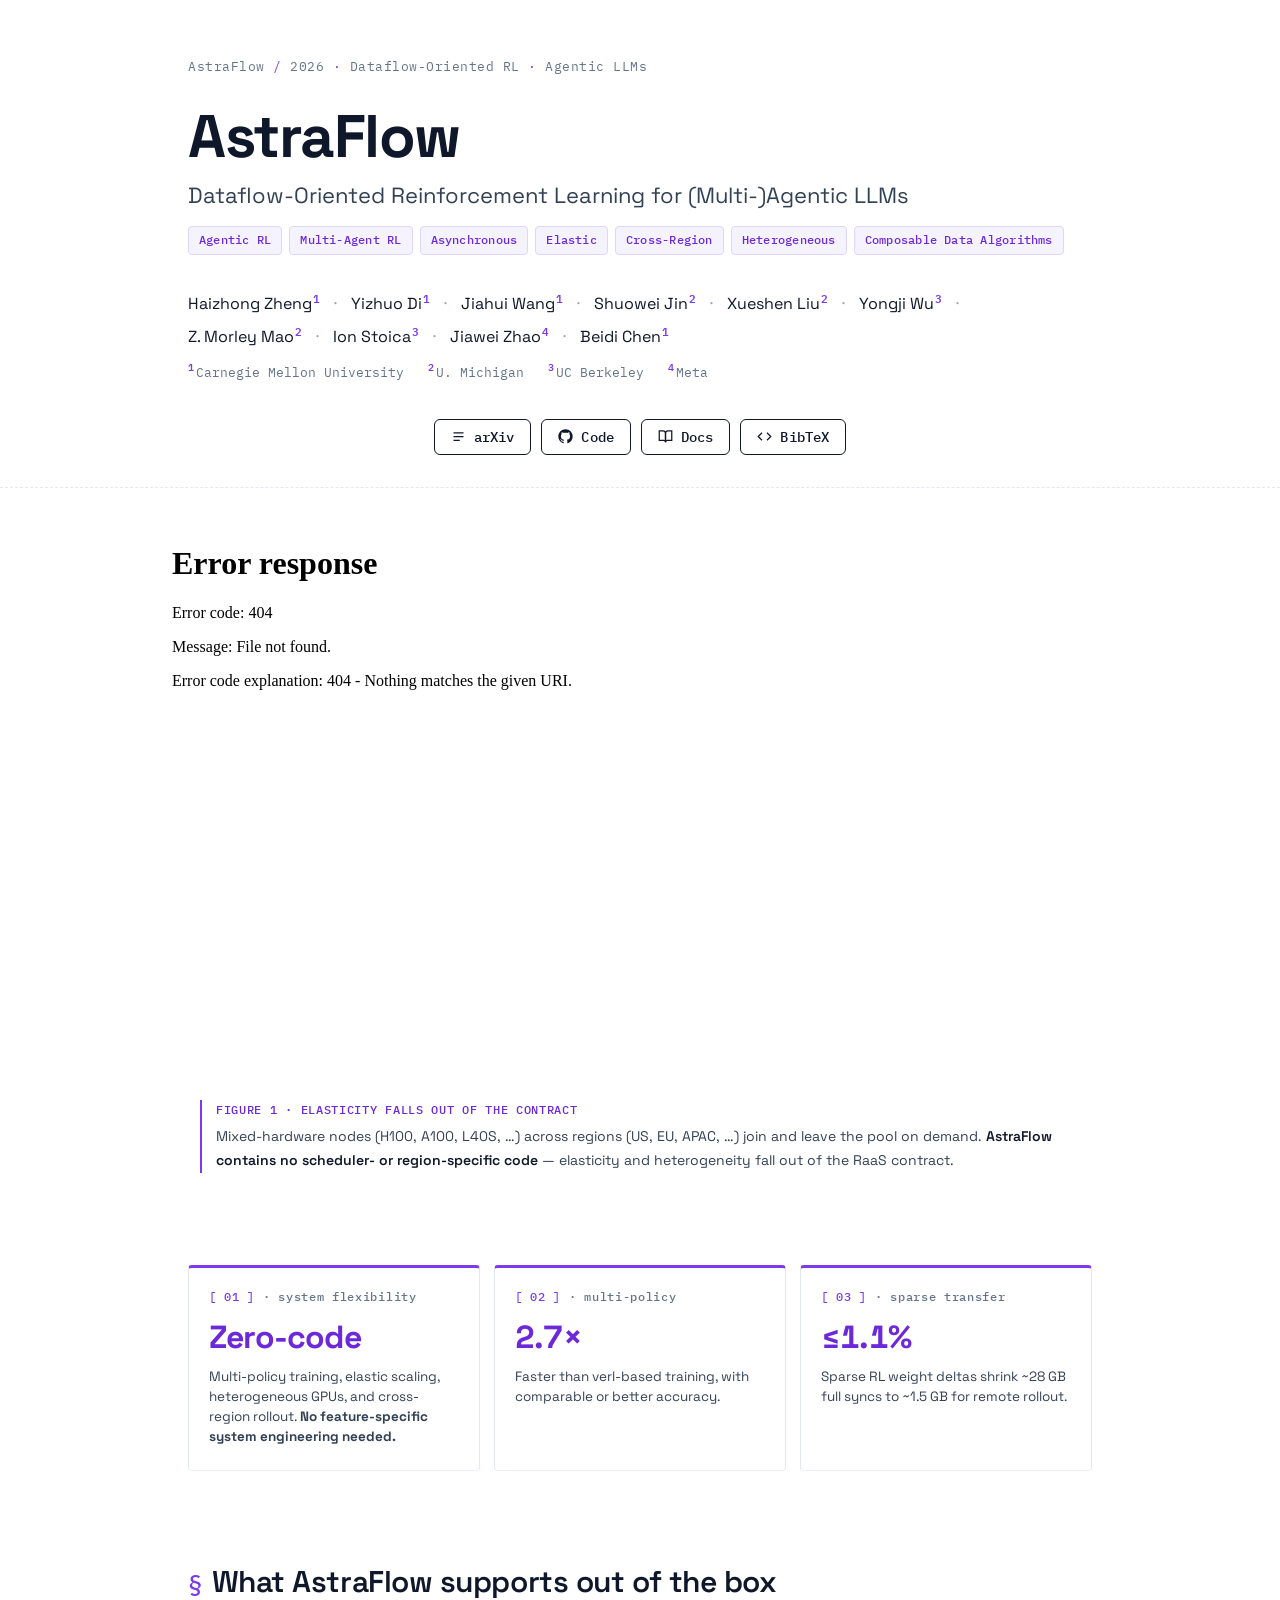
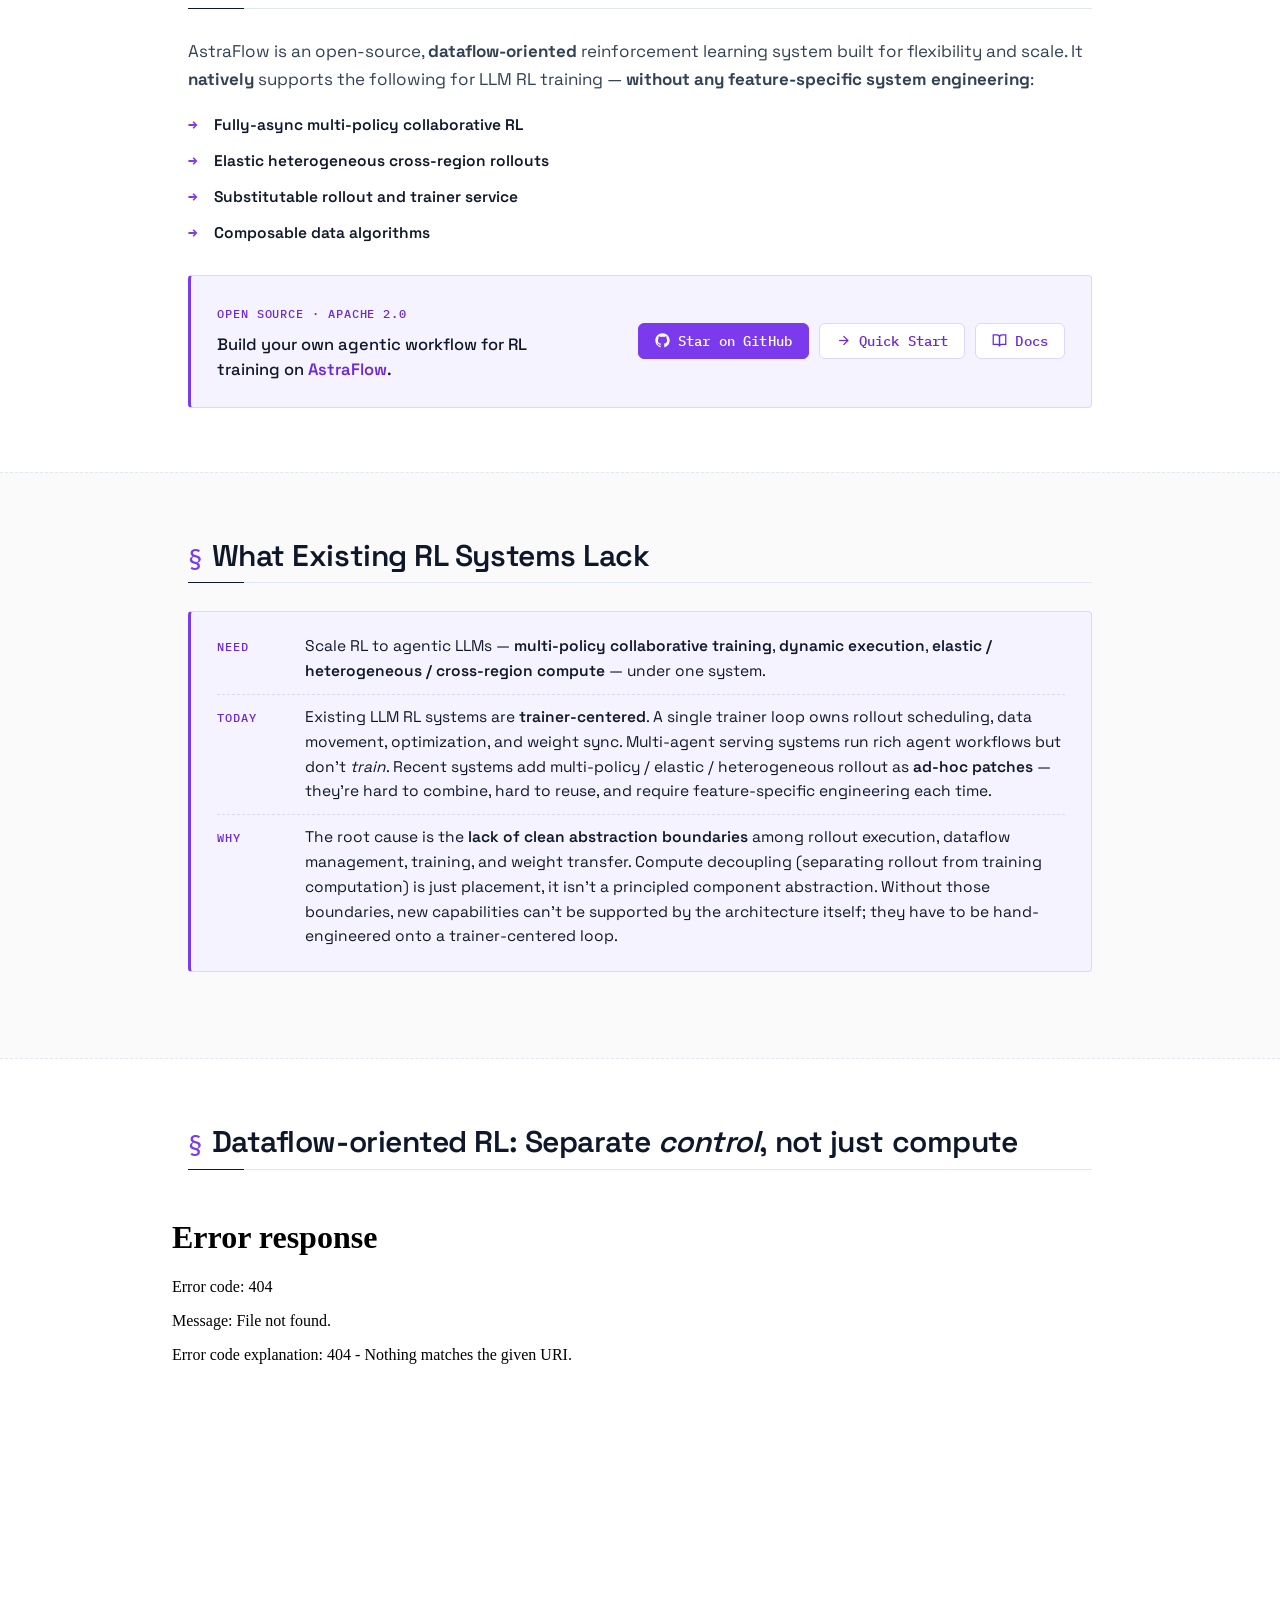
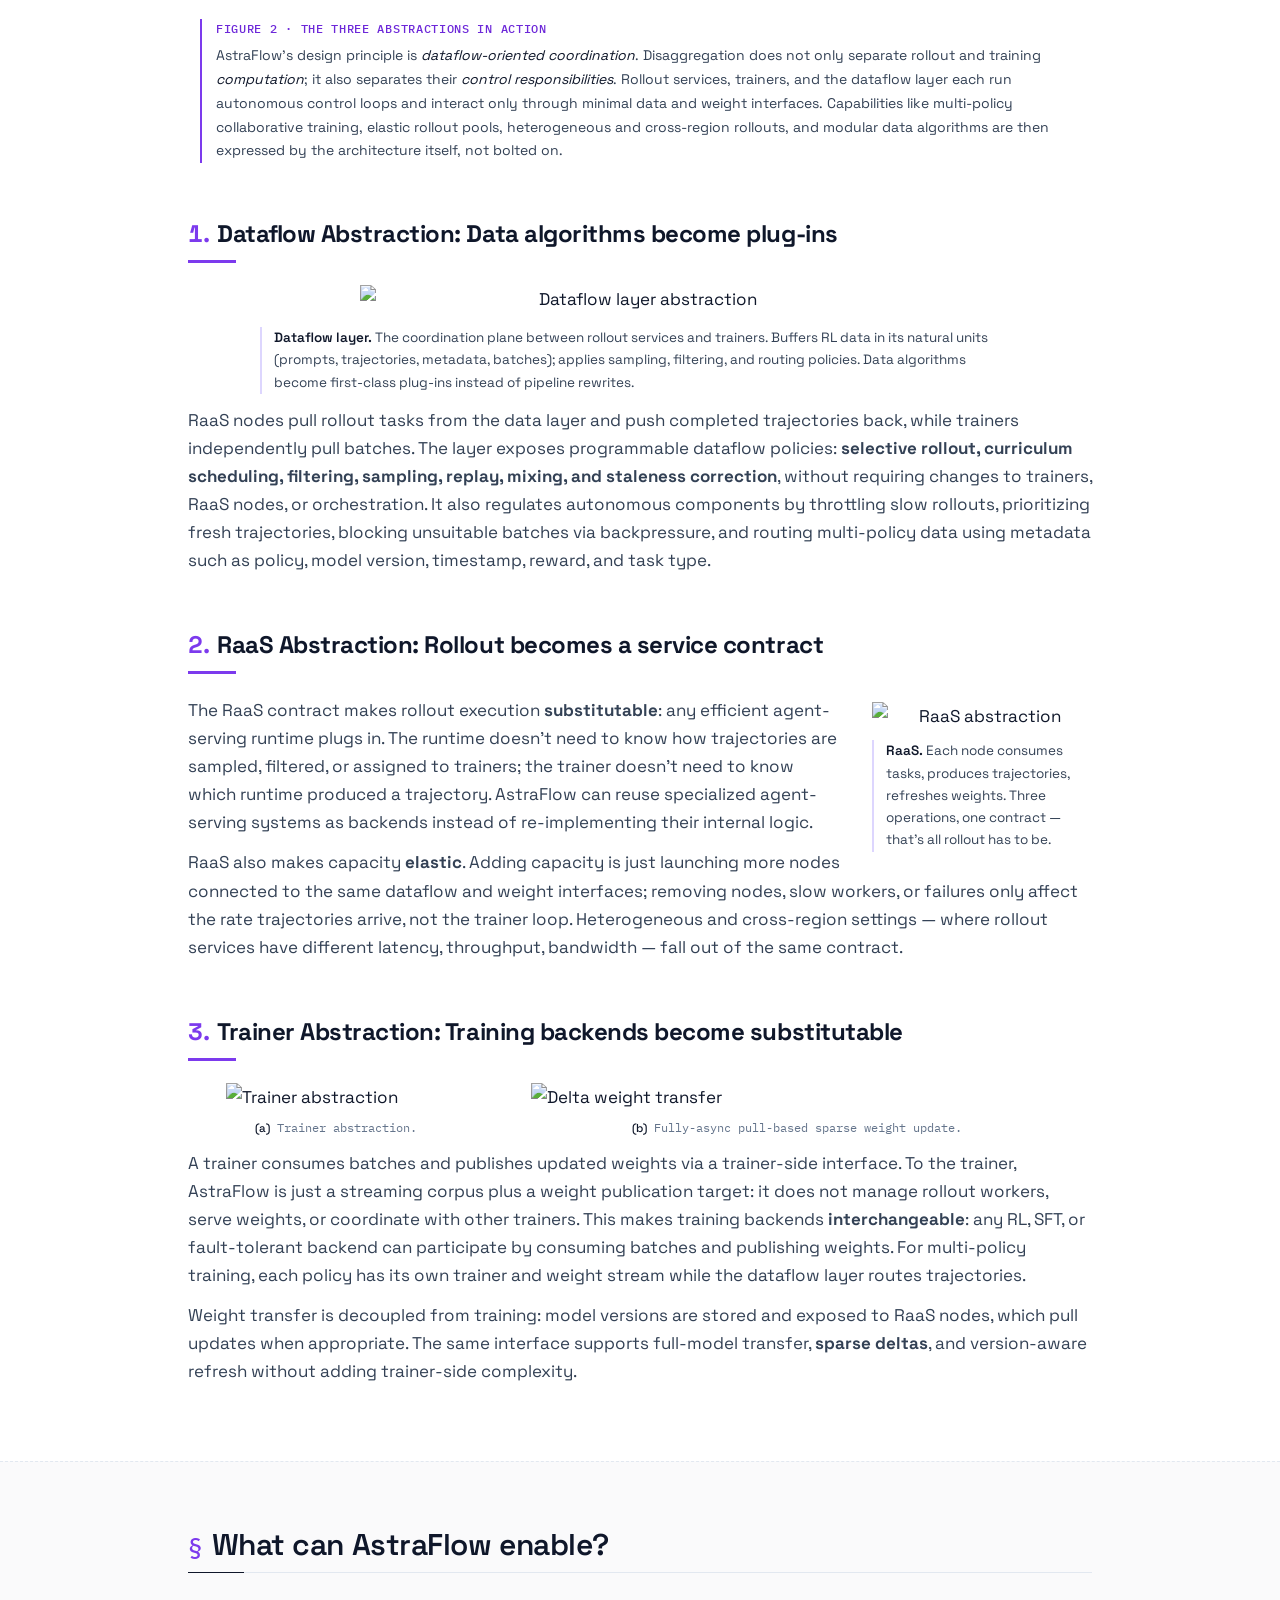
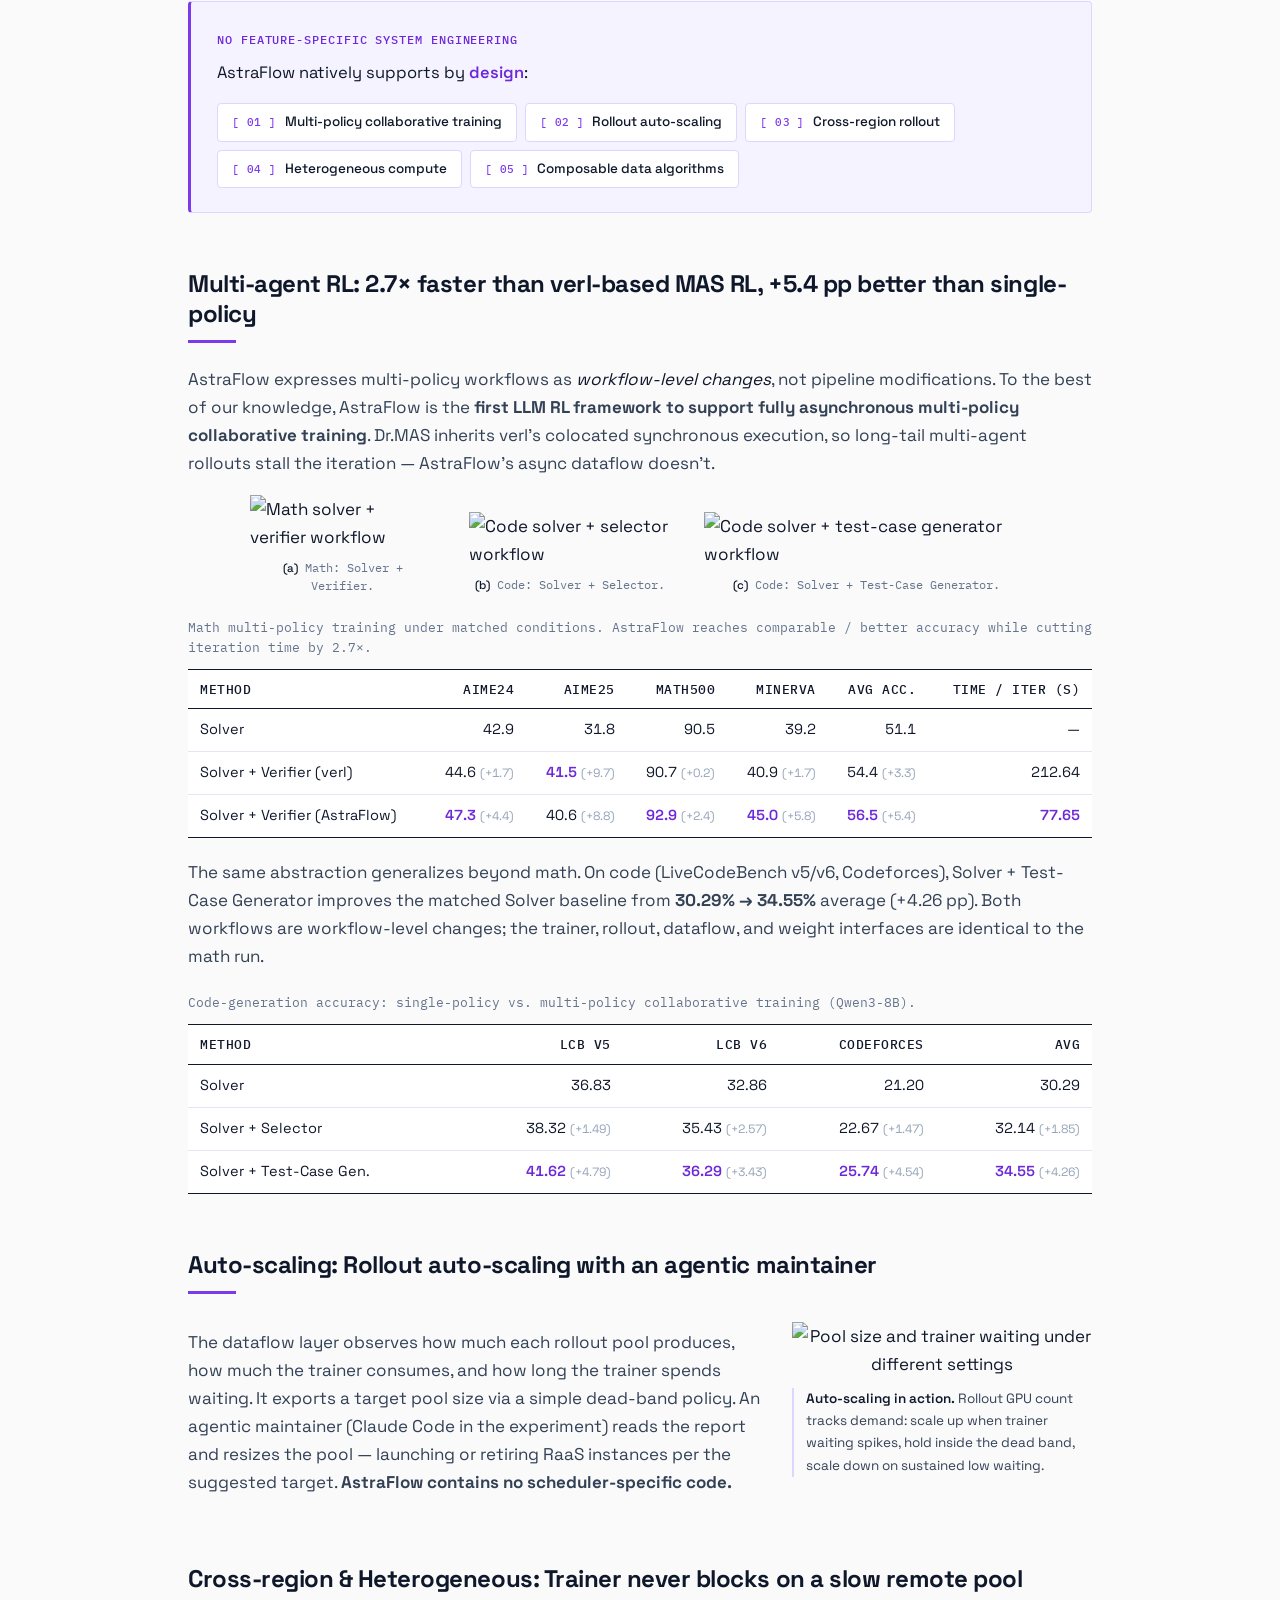
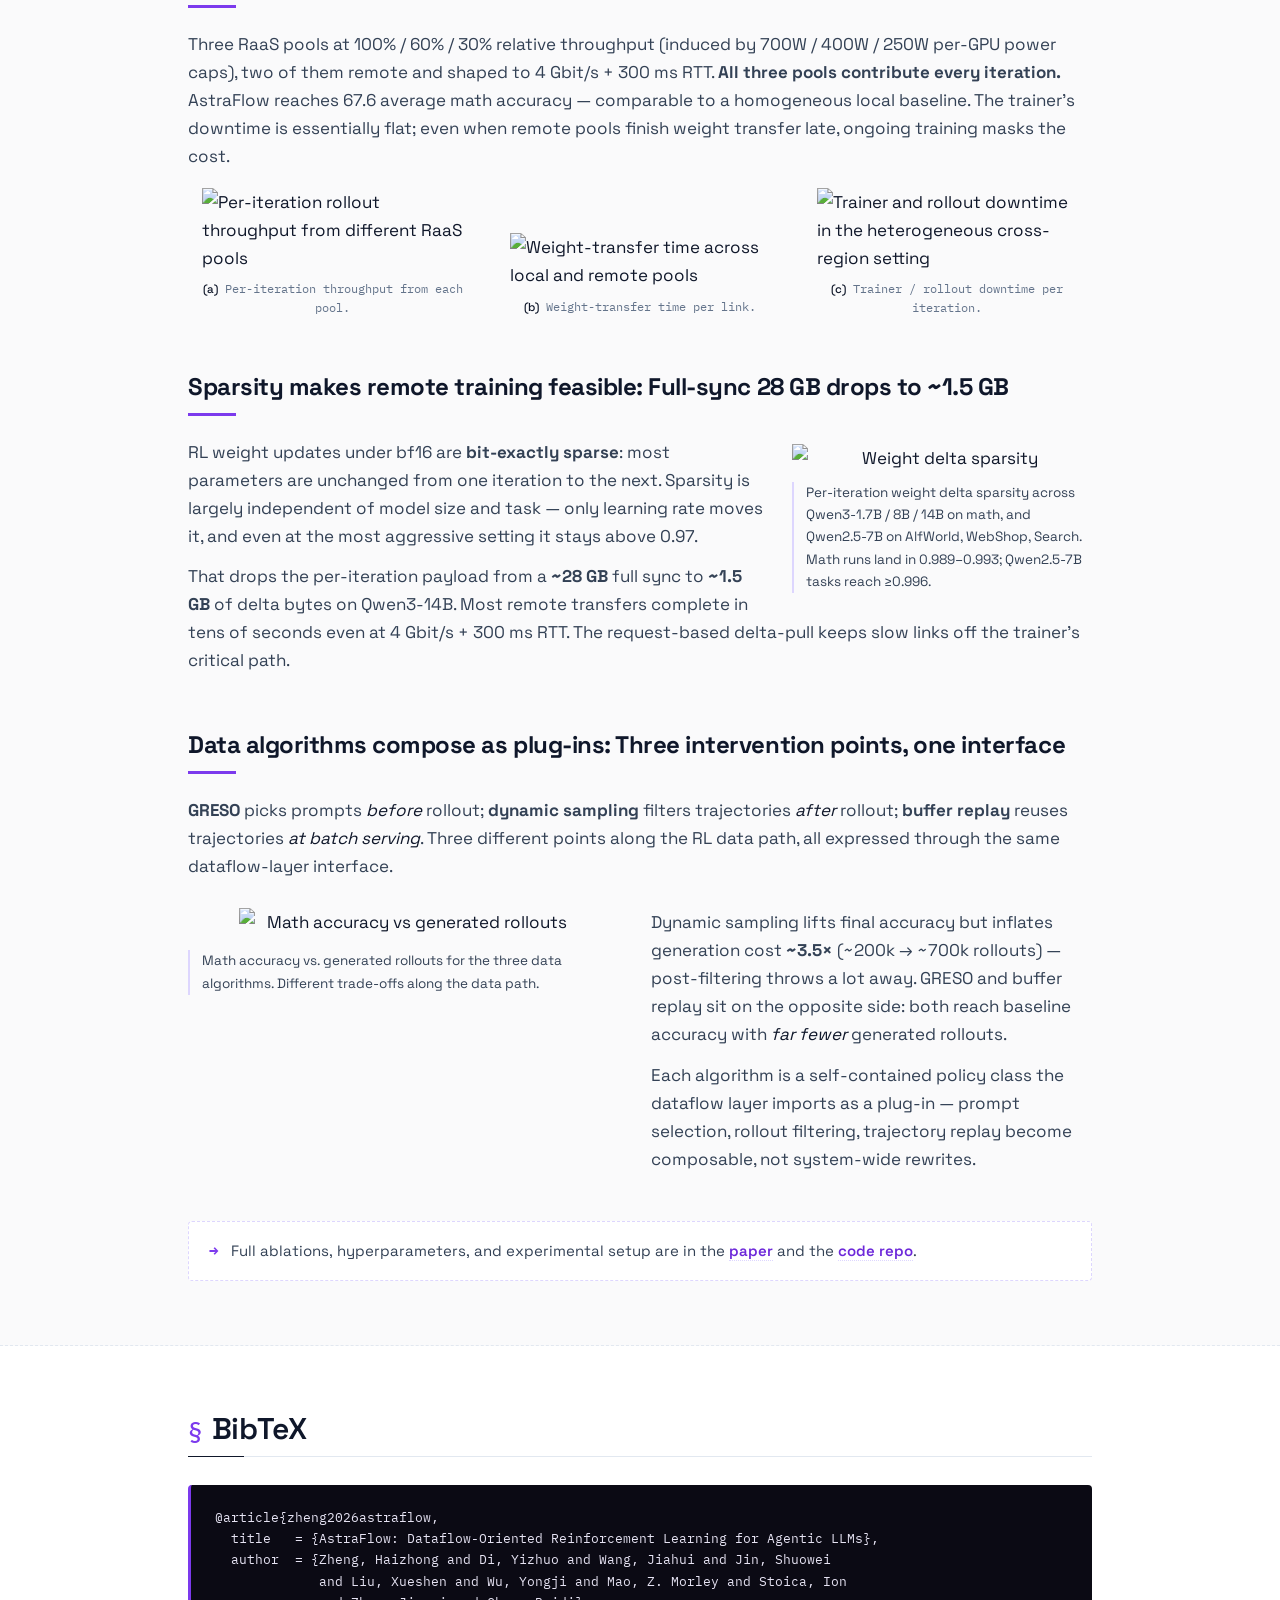
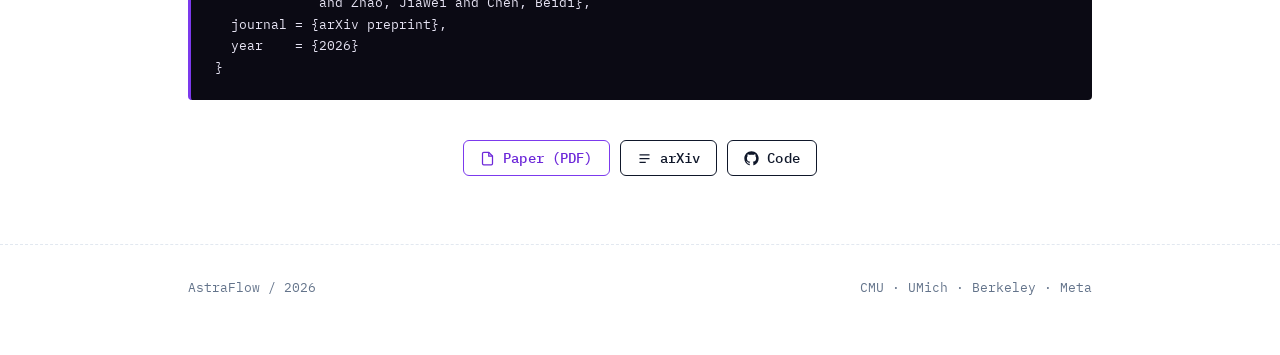
==== commit d30b8955: "deploy: 28614de067a708b95832a66e50552eb94768b25c" ====
--- a/index.html
+++ b/index.html
@@ -1208,7 +1208,7 @@
     </div>
 
     <!-- Finding 4 -->
-    <h3 id="finding-sparsity">Sparsity makes remote training feasible: Full-sync 28 GB collapses to ~1.5 GB</h3>
+    <h3 id="finding-sparsity">Sparsity makes remote training feasible: Full-sync 28 GB drops to ~1.5 GB</h3>
     <figure class="paper-fig wrap-right">
       <img src="figs/weight_transfer_sparsity_bar.svg" alt="Weight delta sparsity">
       <figcaption>Per-iteration weight delta sparsity across Qwen3-1.7B / 8B / 14B on math, and Qwen2.5-7B on AlfWorld, WebShop, Search. Math runs land in 0.989–0.993; Qwen2.5-7B tasks reach ≥0.996.</figcaption>
@@ -1217,7 +1217,7 @@
       RL weight updates under bf16 are <b>bit-exactly sparse</b>: most parameters are unchanged from one iteration to the next. Sparsity is largely independent of model size and task — only learning rate moves it, and even at the most aggressive setting it stays above 0.97.
     </p>
     <p>
-      That collapses the per-iteration payload from a <b>~28 GB</b> full sync to <b>~1.5 GB</b> of delta bytes on Qwen3-14B. Most remote transfers complete in tens of seconds even at 4 Gbit/s + 300 ms RTT. The request-based delta-pull keeps slow links off the trainer's critical path.
+      That drops the per-iteration payload from a <b>~28 GB</b> full sync to <b>~1.5 GB</b> of delta bytes on Qwen3-14B. Most remote transfers complete in tens of seconds even at 4 Gbit/s + 300 ms RTT. The request-based delta-pull keeps slow links off the trainer's critical path.
     </p>
 
     <!-- Finding 5 -->
